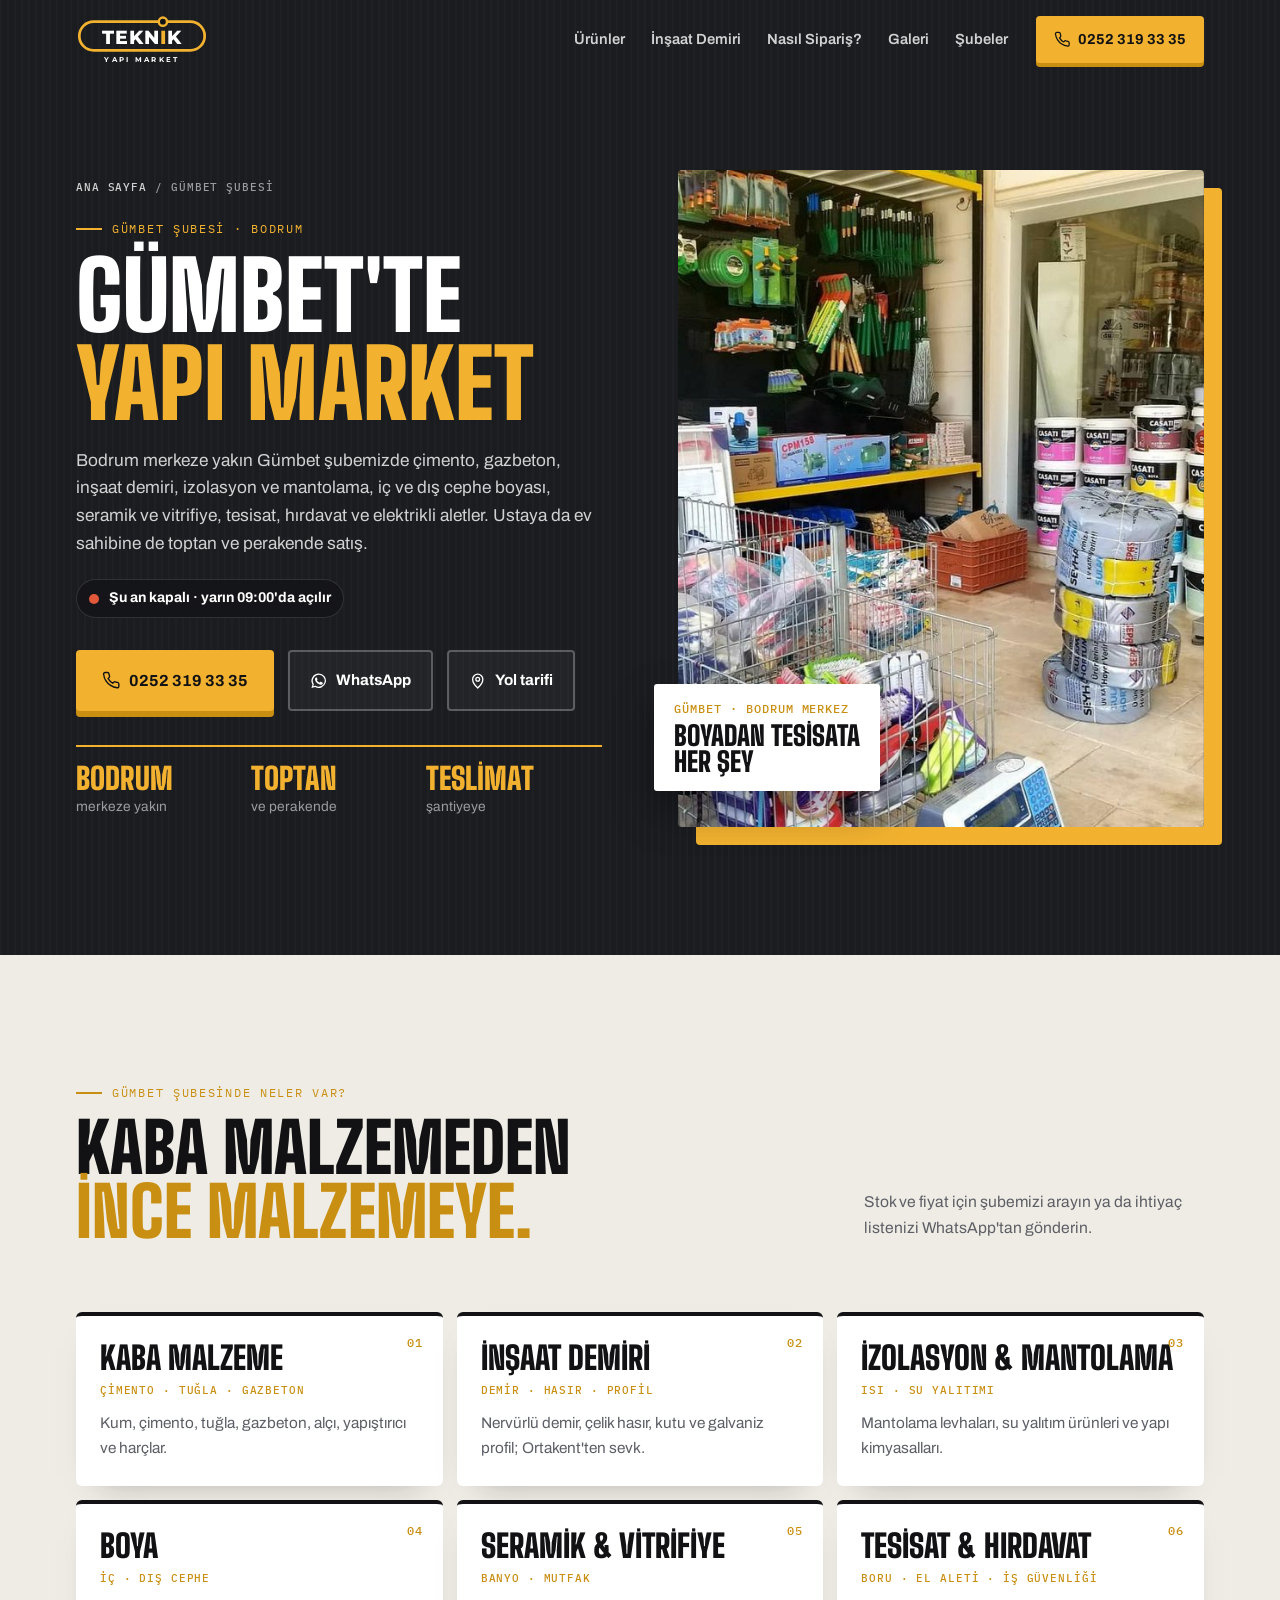
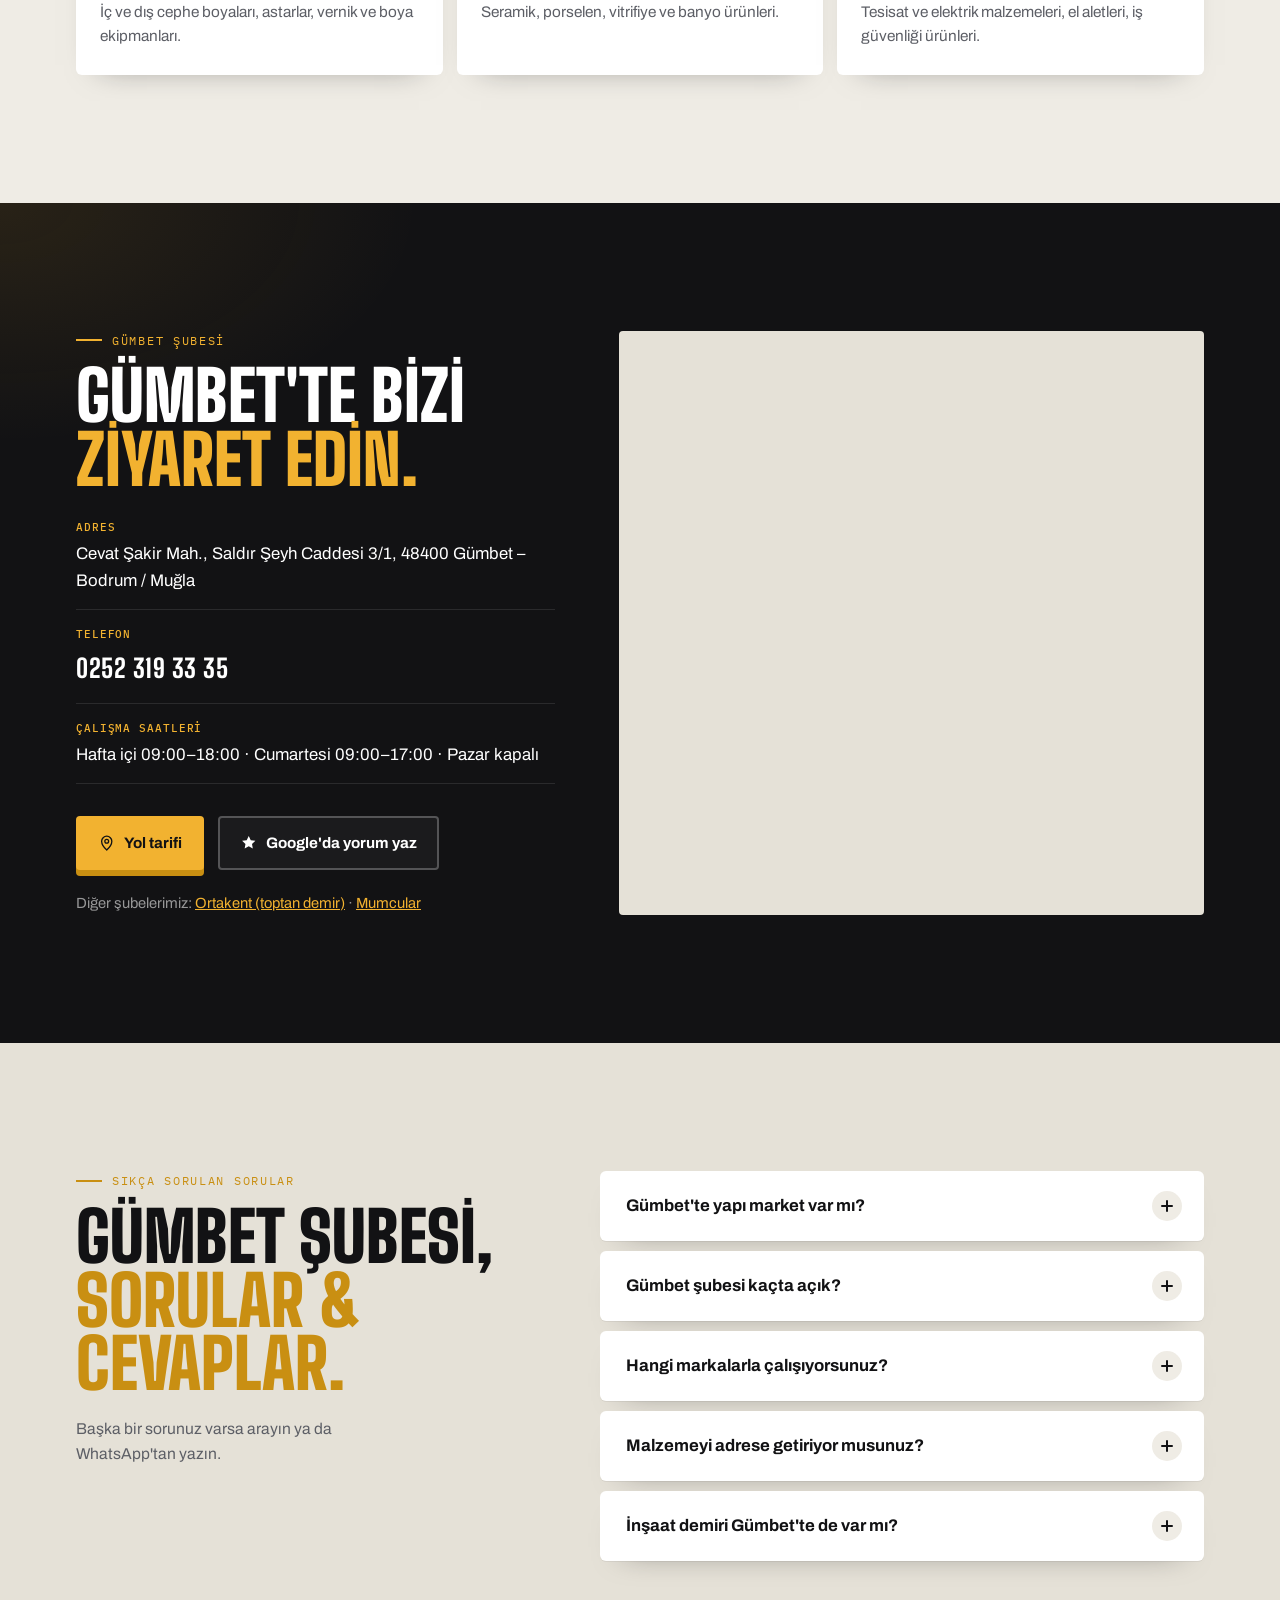
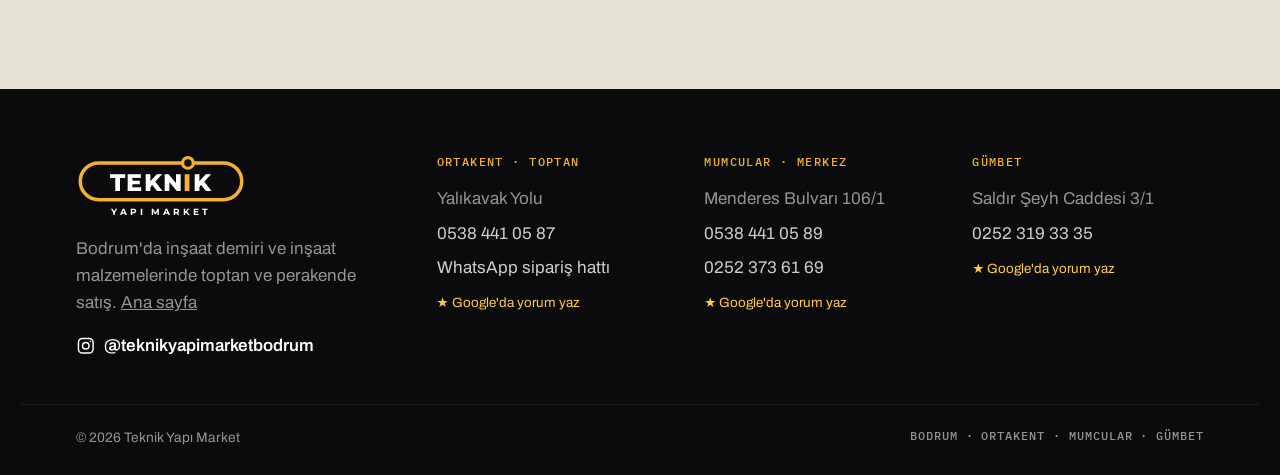
==== gumbet/index.html @ 8bb5edf0 "Mumcular ve Gümbet şube sayfaları, Google yorum linkleri - /mumcular/ ve /gumbet/: şubeye özel başlı" ====
<!doctype html>
<html lang="tr">
<head>
<meta charset="utf-8" />
<meta name="viewport" content="width=device-width, initial-scale=1, viewport-fit=cover" />
<title>Gümbet Yapı Market | Bodrum İnşaat Malzemeleri · Teknik Yapı Market</title>
<meta name="description" content="Bodrum Gümbet'te yapı market: çimento, gazbeton, inşaat demiri, izolasyon, iç ve dış cephe boyası, seramik, tesisat, hırdavat ve elektrikli aletler. Teknik Yapı Market Gümbet şubesi, Saldır Şeyh Caddesi 3/1." />
<link rel="canonical" href="https://dagdelenbatu14-pixel.github.io/teknik-yapi-market/gumbet/" />
<meta name="robots" content="index, follow, max-image-preview:large" />
<meta name="theme-color" content="#121214" />
<meta name="geo.region" content="TR-48" />
<meta name="geo.placename" content="Gümbet, Bodrum, Muğla" />
<meta name="geo.position" content="37.0406455;27.4082924" />
<meta name="ICBM" content="37.0406455, 27.4082924" />
<meta property="og:type" content="website" />
<meta property="og:site_name" content="Teknik Yapı Market" />
<meta property="og:url" content="https://dagdelenbatu14-pixel.github.io/teknik-yapi-market/gumbet/" />
<meta property="og:title" content="Gümbet Yapı Market | Bodrum İnşaat Malzemeleri · Teknik Yapı Market" />
<meta property="og:description" content="Bodrum Gümbet'te yapı market: çimento, gazbeton, inşaat demiri, izolasyon, iç ve dış cephe boyası, seramik, tesisat, hırdavat ve elektrikli aletler. Teknik Yapı Market Gümbet şubesi, Saldır Şeyh Caddesi 3/1." />
<meta property="og:image" content="https://dagdelenbatu14-pixel.github.io/teknik-yapi-market/assets/img/magaza-bahce.jpg" />
<meta property="og:locale" content="tr_TR" />
<meta name="twitter:card" content="summary_large_image" />
<link rel="icon" href="../assets/favicon.svg" type="image/svg+xml" />
<link rel="preconnect" href="https://fonts.googleapis.com" />
<link rel="preconnect" href="https://fonts.gstatic.com" crossorigin />
<link href="https://fonts.googleapis.com/css2?family=Archivo:wght@400;500;600;700&family=Big+Shoulders+Display:wght@700;800;900&family=IBM+Plex+Mono:wght@500&family=Montserrat:wght@700;800&display=swap" rel="stylesheet" />
<link rel="stylesheet" href="../styles.css" />
<script type="application/ld+json">
{
 "@context": "https://schema.org",
 "@graph": [
  {
   "@type": "WebPage",
   "@id": "https://dagdelenbatu14-pixel.github.io/teknik-yapi-market/gumbet/#webpage",
   "url": "https://dagdelenbatu14-pixel.github.io/teknik-yapi-market/gumbet/",
   "name": "Gümbet Yapı Market | Bodrum İnşaat Malzemeleri · Teknik Yapı Market",
   "inLanguage": "tr-TR",
   "isPartOf": {
    "@id": "https://dagdelenbatu14-pixel.github.io/teknik-yapi-market/#website"
   },
   "about": {
    "@id": "https://dagdelenbatu14-pixel.github.io/teknik-yapi-market/#gumbet"
   },
   "breadcrumb": {
    "@id": "https://dagdelenbatu14-pixel.github.io/teknik-yapi-market/gumbet/#breadcrumb"
   }
  },
  {
   "@type": "BreadcrumbList",
   "@id": "https://dagdelenbatu14-pixel.github.io/teknik-yapi-market/gumbet/#breadcrumb",
   "itemListElement": [
    {
     "@type": "ListItem",
     "position": 1,
     "name": "Ana sayfa",
     "item": "https://dagdelenbatu14-pixel.github.io/teknik-yapi-market/"
    },
    {
     "@type": "ListItem",
     "position": 2,
     "name": "Gümbet şubesi",
     "item": "https://dagdelenbatu14-pixel.github.io/teknik-yapi-market/gumbet/"
    }
   ]
  },
  {
   "@type": [
    "HardwareStore",
    "HomeAndConstructionBusiness"
   ],
   "@id": "https://dagdelenbatu14-pixel.github.io/teknik-yapi-market/#gumbet",
   "name": "Teknik Yapı Market Gümbet",
   "description": "Bodrum merkeze yakın Gümbet şubemizde çimento, gazbeton, inşaat demiri, izolasyon ve mantolama, iç ve dış cephe boyası, seramik ve vitrifiye, tesisat, hırdavat ve elektrikli aletler. Ustaya da ev sahibine de toptan ve perakende satış.",
   "url": "https://dagdelenbatu14-pixel.github.io/teknik-yapi-market/gumbet/",
   "image": [
    "https://dagdelenbatu14-pixel.github.io/teknik-yapi-market/assets/img/magaza-bahce.jpg",
    "https://dagdelenbatu14-pixel.github.io/teknik-yapi-market/assets/img/hero.jpg"
   ],
   "logo": "https://dagdelenbatu14-pixel.github.io/teknik-yapi-market/assets/logo-1080.png",
   "telephone": "+902523193335",
   "priceRange": "₺₺",
   "address": {
    "@type": "PostalAddress",
    "streetAddress": "Cevat Şakir Mah., Saldır Şeyh Caddesi 3/1",
    "addressLocality": "Gümbet, Bodrum",
    "addressRegion": "Muğla",
    "postalCode": "48400",
    "addressCountry": "TR"
   },
   "geo": {
    "@type": "GeoCoordinates",
    "latitude": 37.0406455,
    "longitude": 27.4082924
   },
   "hasMap": "https://maps.google.com/?cid=17989831330112938571",
   "openingHoursSpecification": [
    {
     "@type": "OpeningHoursSpecification",
     "dayOfWeek": [
      "Monday",
      "Tuesday",
      "Wednesday",
      "Thursday",
      "Friday"
     ],
     "opens": "09:00",
     "closes": "18:00"
    },
    {
     "@type": "OpeningHoursSpecification",
     "dayOfWeek": "Saturday",
     "opens": "09:00",
     "closes": "17:00"
    }
   ],
   "areaServed": [
    {
     "@type": "City",
     "name": "Bodrum"
    }
   ],
   "parentOrganization": {
    "@id": "https://dagdelenbatu14-pixel.github.io/teknik-yapi-market/#organization"
   },
   "sameAs": [
    "https://www.instagram.com/teknikyapimarketbodrum/",
    "https://www.facebook.com/teknikyapimarket",
    "https://maps.google.com/?cid=17989831330112938571"
   ]
  },
  {
   "@type": "FAQPage",
   "@id": "https://dagdelenbatu14-pixel.github.io/teknik-yapi-market/gumbet/#sss",
   "mainEntity": [
    {
     "@type": "Question",
     "name": "Gümbet'te yapı market var mı?",
     "acceptedAnswer": {
      "@type": "Answer",
      "text": "Evet. Teknik Yapı Market'in Gümbet şubesi Cevat Şakir Mah., Saldır Şeyh Caddesi 3/1 adresindedir. Boya, hırdavat, tesisat, elektrikli aletler, seramik ve kaba inşaat malzemeleri satıyoruz."
     }
    },
    {
     "@type": "Question",
     "name": "Gümbet şubesi kaçta açık?",
     "acceptedAnswer": {
      "@type": "Answer",
      "text": "Hafta içi 09:00–18:00, cumartesi 09:00–17:00 açığız; pazar günü kapalıyız. Telefon: 0252 319 33 35."
     }
    },
    {
     "@type": "Question",
     "name": "Hangi markalarla çalışıyorsunuz?",
     "acceptedAnswer": {
      "@type": "Answer",
      "text": "Bosch, Knauf, Weber, Filli Boya, Polisan, Betek, Fawori, Dalmaçyalı, VitrA, Qua, Ege Seramik ve Bien gibi markaları satıyoruz."
     }
    },
    {
     "@type": "Question",
     "name": "Malzemeyi adrese getiriyor musunuz?",
     "acceptedAnswer": {
      "@type": "Answer",
      "text": "Evet. Toplu siparişlerde nakliye bizden; malzemenizi şantiyenize ya da adresinize teslim ediyoruz. Teslimat için şubemizi arayın."
     }
    },
    {
     "@type": "Question",
     "name": "İnşaat demiri Gümbet'te de var mı?",
     "acceptedAnswer": {
      "@type": "Answer",
      "text": "İnşaat demiri, çelik hasır ve profil siparişlerinizi Gümbet şubemizden de verebilirsiniz; demir stoğumuz Ortakent toptan şubemizdedir ve şantiyenize oradan sevk edilir."
     }
    }
   ]
  }
 ]
}
</script>
</head>
<body class="page-rebar">

<a class="skip" href="#urunler">İçeriğe geç</a>
<div class="progress" aria-hidden="true"><span id="progress"></span></div>

<header class="nav" id="nav">
  <div class="nav__inner">
    <a class="nav__brand" href="../" aria-label="Teknik Yapı Market ana sayfa">
      <svg class="logo" viewBox="0 0 240 92" role="img" aria-label="Teknik Yapı Market"><use href="#logo-mark" /></svg>
    </a>
    <nav class="nav__links" aria-label="Ana menü">
      <a href="../#urunler">Ürünler</a>
      <a href="../insaat-demiri/">İnşaat Demiri</a>
      <a href="../#nasil">Nasıl Sipariş?</a>
      <a href="../#magaza">Galeri</a>
      <a href="../#subeler" class="is-current">Şubeler</a>
    </nav>
    <a class="btn btn--gold nav__cta" href="tel:+902523193335">
      <svg class="ico" aria-hidden="true"><use href="#i-phone" /></svg>
      <span>0252 319 33 35</span>
    </a>
    <button class="nav__toggle" aria-label="Menüyü aç" aria-expanded="false" aria-controls="mobile-menu"><span></span><span></span></button>
  </div>
  <div class="mobile-menu" id="mobile-menu" hidden>
    <a href="../">Ana sayfa</a>
    <a href="#urunler">Ürünler</a>
    <a href="#sube">Gümbet şubesi</a>
    <a href="#sss">Sorular</a>
    <a href="../insaat-demiri/">İnşaat demiri</a>
  </div>
</header>

<main>

<section class="steel pg-hero" id="top">
  <div class="wrap steel__inner">
    <div class="steel__head">
      <nav class="crumbs mono" aria-label="Sayfa yolu"><a href="../">Ana sayfa</a><span aria-hidden="true">/</span><span aria-current="page">Gümbet şubesi</span></nav>
      <p class="eyebrow">Gümbet Şubesi · Bodrum</p>
      <h1 class="h2 pg-hero__title">Gümbet'te<br /><em>yapı market</em></h1>
      <p class="lead">Bodrum merkeze yakın Gümbet şubemizde çimento, gazbeton, inşaat demiri, izolasyon ve mantolama, iç ve dış cephe boyası, seramik ve vitrifiye, tesisat, hırdavat ve elektrikli aletler. Ustaya da ev sahibine de toptan ve perakende satış.</p>
      <p class="pg-hero__status"><span class="status" id="status"><i></i><b>Saat kontrol ediliyor</b></span></p>
      <div class="steel__actions">
        <a class="btn btn--gold btn--lg" href="tel:+902523193335">
          <svg class="ico" aria-hidden="true"><use href="#i-phone" /></svg>
          0252 319 33 35
        </a>
        <a class="btn btn--line" href="https://wa.me/905384410587?text=Merhaba%2C%20G%C3%BCmbet%20%C5%9Fubeniz%20i%C3%A7in%20fiyat%20almak%20istiyorum." target="_blank" rel="noopener">
          <svg class="ico" aria-hidden="true"><use href="#i-wa" /></svg>
          WhatsApp
        </a>
        <a class="btn btn--line" href="https://www.google.com/maps/dir/?api=1&amp;destination=37.0406455,27.4082924" target="_blank" rel="noopener">
          <svg class="ico" aria-hidden="true"><use href="#i-pin" /></svg>
          Yol tarifi
        </a>
      </div>
      <ul class="pg-facts">
        <li><b>Bodrum</b><span>merkeze yakın</span></li>
        <li><b>Toptan</b><span>ve perakende</span></li>
        <li><b>Teslimat</b><span>şantiyeye</span></li>
      </ul>
    </div>

    <figure class="steel__photo">
      <div class="steel__frame"><img src="../assets/img/magaza-bahce.jpg" alt="Teknik Yapı Market mağazasında boya ve bahçe reyonu" width="900" height="900" data-parallax /></div>
      <figcaption class="steel__tag">
        <span class="mono">Gümbet · Bodrum merkez</span>
        <strong>Boyadan tesisata<br />her şey</strong>
      </figcaption>
    </figure>
  </div>
</section>

<section class="pg-products" id="urunler">
  <div class="wrap">
    <div class="sec-head sec-head--split">
      <div>
        <p class="eyebrow eyebrow--dark">Gümbet şubesinde neler var?</p>
        <h2 class="h2 h2--dark">Kaba malzemeden<br /><em>ince malzemeye.</em></h2>
      </div>
      <p class="sec-sub">Stok ve fiyat için şubemizi arayın ya da ihtiyaç listenizi WhatsApp'tan gönderin.</p>
    </div>
    <ol class="pg-grid">
      <li class="pg-item">
        <span class="pg-item__no mono">01</span>
        <h3>Kaba malzeme</h3>
        <span class="pg-item__tag mono">Çimento · tuğla · gazbeton</span>
        <p>Kum, çimento, tuğla, gazbeton, alçı, yapıştırıcı ve harçlar.</p>
      </li>
      <li class="pg-item">
        <span class="pg-item__no mono">02</span>
        <h3>İnşaat demiri</h3>
        <span class="pg-item__tag mono">Demir · hasır · profil</span>
        <p>Nervürlü demir, çelik hasır, kutu ve galvaniz profil; Ortakent'ten sevk.</p>
      </li>
      <li class="pg-item">
        <span class="pg-item__no mono">03</span>
        <h3>İzolasyon & mantolama</h3>
        <span class="pg-item__tag mono">Isı · su yalıtımı</span>
        <p>Mantolama levhaları, su yalıtım ürünleri ve yapı kimyasalları.</p>
      </li>
      <li class="pg-item">
        <span class="pg-item__no mono">04</span>
        <h3>Boya</h3>
        <span class="pg-item__tag mono">İç · dış cephe</span>
        <p>İç ve dış cephe boyaları, astarlar, vernik ve boya ekipmanları.</p>
      </li>
      <li class="pg-item">
        <span class="pg-item__no mono">05</span>
        <h3>Seramik & vitrifiye</h3>
        <span class="pg-item__tag mono">Banyo · mutfak</span>
        <p>Seramik, porselen, vitrifiye ve banyo ürünleri.</p>
      </li>
      <li class="pg-item">
        <span class="pg-item__no mono">06</span>
        <h3>Tesisat & hırdavat</h3>
        <span class="pg-item__tag mono">Boru · el aleti · iş güvenliği</span>
        <p>Tesisat ve elektrik malzemeleri, el aletleri, iş güvenliği ürünleri.</p>
      </li>
    </ol>
  </div>
</section>

<section class="pg-loc" id="sube">
  <div class="wrap pg-loc__inner">
    <div class="pg-loc__info">
      <p class="eyebrow">Gümbet şubesi</p>
      <h2 class="h2">Gümbet'te bizi<br /><em>ziyaret edin.</em></h2>
      <dl class="pg-loc__list">
        <div><dt class="mono">Adres</dt><dd>Cevat Şakir Mah., Saldır Şeyh Caddesi 3/1, 48400 Gümbet – Bodrum / Muğla</dd></div>
        <div><dt class="mono">Telefon</dt><dd><a href="tel:+902523193335">0252 319 33 35</a></dd></div>
        <div><dt class="mono">Çalışma saatleri</dt><dd>Hafta içi 09:00–18:00 · Cumartesi 09:00–17:00 · Pazar kapalı</dd></div>
      </dl>
      <div class="steel__actions">
        <a class="btn btn--gold" href="https://www.google.com/maps/dir/?api=1&amp;destination=37.0406455,27.4082924" target="_blank" rel="noopener"><svg class="ico" aria-hidden="true"><use href="#i-pin" /></svg>Yol tarifi</a>
        <a class="btn btn--line" href="https://g.page/r/CUsik9BHuKj5EBM/review" target="_blank" rel="noopener"><svg class="ico" aria-hidden="true"><use href="#i-star" /></svg>Google'da yorum yaz</a>
      </div>
      <p class="pg-loc__more">Diğer şubelerimiz: <a href="../insaat-demiri/">Ortakent (toptan demir)</a> · <a href="../mumcular/">Mumcular</a></p>
    </div>
    <div class="map pg-loc__map">
      <iframe title="Teknik Yapı Market Gümbet konumu" loading="lazy" referrerpolicy="no-referrer-when-downgrade"
        src="https://www.google.com/maps?q=37.0406455,27.4082924&amp;z=16&amp;output=embed"></iframe>
    </div>
  </div>
</section>

<section class="faq" id="sss">
  <div class="wrap faq__inner">
    <div class="faq__head">
      <p class="eyebrow eyebrow--dark">Sıkça sorulan sorular</p>
      <h2 class="h2 h2--dark">Gümbet şubesi,<br /><em>sorular &amp; cevaplar.</em></h2>
      <p class="sec-sub">Başka bir sorunuz varsa arayın ya da WhatsApp'tan yazın.</p>
    </div>
    <div class="faq__list">
      <details class="faq__item">
        <summary><span>Gümbet'te yapı market var mı?</span><i aria-hidden="true"></i></summary>
        <p>Evet. Teknik Yapı Market'in Gümbet şubesi Cevat Şakir Mah., Saldır Şeyh Caddesi 3/1 adresindedir. Boya, hırdavat, tesisat, elektrikli aletler, seramik ve kaba inşaat malzemeleri satıyoruz.</p>
      </details>
      <details class="faq__item">
        <summary><span>Gümbet şubesi kaçta açık?</span><i aria-hidden="true"></i></summary>
        <p>Hafta içi 09:00–18:00, cumartesi 09:00–17:00 açığız; pazar günü kapalıyız. Telefon: 0252 319 33 35.</p>
      </details>
      <details class="faq__item">
        <summary><span>Hangi markalarla çalışıyorsunuz?</span><i aria-hidden="true"></i></summary>
        <p>Bosch, Knauf, Weber, Filli Boya, Polisan, Betek, Fawori, Dalmaçyalı, VitrA, Qua, Ege Seramik ve Bien gibi markaları satıyoruz.</p>
      </details>
      <details class="faq__item">
        <summary><span>Malzemeyi adrese getiriyor musunuz?</span><i aria-hidden="true"></i></summary>
        <p>Evet. Toplu siparişlerde nakliye bizden; malzemenizi şantiyenize ya da adresinize teslim ediyoruz. Teslimat için şubemizi arayın.</p>
      </details>
      <details class="faq__item">
        <summary><span>İnşaat demiri Gümbet'te de var mı?</span><i aria-hidden="true"></i></summary>
        <p>İnşaat demiri, çelik hasır ve profil siparişlerinizi Gümbet şubemizden de verebilirsiniz; demir stoğumuz Ortakent toptan şubemizdedir ve şantiyenize oradan sevk edilir.</p>
      </details>
    </div>
  </div>
</section>

</main>

<footer class="foot">
  <div class="wrap foot__inner">
    <div class="foot__brand">
      <svg class="logo logo--foot" viewBox="0 0 240 92" role="img" aria-label="Teknik Yapı Market"><use href="#logo-mark" /></svg>
      <p>Bodrum'da inşaat demiri ve inşaat malzemelerinde toptan ve perakende satış. <a href="../">Ana sayfa</a></p>
      <a class="foot__ig" href="https://www.instagram.com/teknikyapimarketbodrum/" target="_blank" rel="noopener">
        <svg class="ico" aria-hidden="true"><use href="#i-ig" /></svg>@teknikyapimarketbodrum
      </a>
    </div>
    <div class="foot__col">
      <h4><a href="../insaat-demiri/">Ortakent · Toptan</a></h4>
      <span>Yalıkavak Yolu</span>
      <a href="tel:+905384410587">0538 441 05 87</a>
      <a href="https://wa.me/905384410587" target="_blank" rel="noopener">WhatsApp sipariş hattı</a>
      <a class="foot__rev" href="https://g.page/r/CdQ6CA5TfgjiEBM/review" target="_blank" rel="noopener">★ Google'da yorum yaz</a>
    </div>
    <div class="foot__col">
      <h4><a href="../mumcular/">Mumcular · Merkez</a></h4>
      <span>Menderes Bulvarı 106/1</span>
      <a href="tel:+905384410589">0538 441 05 89</a>
      <a href="tel:+902523736169">0252 373 61 69</a>
      <a class="foot__rev" href="https://g.page/r/Ce0sg-VNweoPEBM/review" target="_blank" rel="noopener">★ Google'da yorum yaz</a>
    </div>
    <div class="foot__col">
      <h4><a href="../gumbet/">Gümbet</a></h4>
      <span>Saldır Şeyh Caddesi 3/1</span>
      <a href="tel:+902523193335">0252 319 33 35</a>
      <a class="foot__rev" href="https://g.page/r/CUsik9BHuKj5EBM/review" target="_blank" rel="noopener">★ Google'da yorum yaz</a>
    </div>
  </div>
  <div class="wrap foot__legal">
    <span>© <span id="yr"></span> Teknik Yapı Market</span>
    <span class="mono">Bodrum · Ortakent · Mumcular · Gümbet</span>
  </div>
</footer>

<nav class="actionbar" aria-label="Hızlı işlemler">
  <a href="tel:+902523193335"><svg class="ico" aria-hidden="true"><use href="#i-phone" /></svg><span>Ara</span></a>
  <a class="actionbar__wa" href="https://wa.me/905384410587?text=Merhaba%2C%20G%C3%BCmbet%20%C5%9Fubeniz%20i%C3%A7in%20fiyat%20almak%20istiyorum." target="_blank" rel="noopener"><svg class="ico" aria-hidden="true"><use href="#i-wa" /></svg><span>WhatsApp</span></a>
  <a href="https://www.google.com/maps/dir/?api=1&amp;destination=37.0406455,27.4082924" target="_blank" rel="noopener"><svg class="ico" aria-hidden="true"><use href="#i-pin" /></svg><span>Yol tarifi</span></a>
</nav>

<svg width="0" height="0" style="position:absolute" aria-hidden="true">
  <defs>
    <symbol id="logo-mark" viewBox="0 0 240 92">
      <rect x="6" y="14" width="228" height="52" rx="26" fill="none" stroke="#F2B230" stroke-width="5" />
      <text x="120" y="54" text-anchor="middle" font-family="Montserrat, Archivo, sans-serif" font-weight="800" font-size="34" letter-spacing="2" fill="#fff">TEKN<tspan fill="#F2B230">I</tspan>K</text>
      <circle cx="158" cy="14" r="7.5" fill="#121214" stroke="#F2B230" stroke-width="4.5" />
      <text x="120" y="88" text-anchor="middle" font-family="Montserrat, Archivo, sans-serif" font-weight="700" font-size="13" letter-spacing="4.2" fill="#fff">YAPI MARKET</text>
    </symbol>
    <symbol id="i-wa" viewBox="0 0 24 24"><path fill="currentColor" d="M12 2a10 10 0 0 0-8.6 15.1L2 22l5-1.3A10 10 0 1 0 12 2Zm0 18.2a8.2 8.2 0 0 1-4.2-1.2l-.3-.2-3 .8.8-2.9-.2-.3A8.2 8.2 0 1 1 12 20.2Zm4.5-6.1c-.2-.1-1.5-.7-1.7-.8s-.4-.1-.6.1-.7.8-.8 1-.3.2-.5.1a6.7 6.7 0 0 1-3.3-2.9c-.3-.4.2-.4.7-1.4a.5.5 0 0 0 0-.4l-.8-1.8c-.2-.5-.4-.4-.6-.4h-.5a1 1 0 0 0-.7.3 3 3 0 0 0-.9 2.2 5.2 5.2 0 0 0 1.1 2.8 11.9 11.9 0 0 0 4.6 4c1.7.7 2.3.8 3.2.7a2.7 2.7 0 0 0 1.8-1.3 2.2 2.2 0 0 0 .2-1.3c-.1-.1-.2-.2-.5-.3Z"/></symbol>
    <symbol id="i-phone" viewBox="0 0 24 24"><path fill="none" stroke="currentColor" stroke-width="1.8" stroke-linecap="round" stroke-linejoin="round" d="M22 16.9v3a2 2 0 0 1-2.2 2 19.8 19.8 0 0 1-8.6-3.1 19.5 19.5 0 0 1-6-6A19.8 19.8 0 0 1 2.1 4.2 2 2 0 0 1 4.1 2h3a2 2 0 0 1 2 1.7c.1 1 .4 1.9.7 2.8a2 2 0 0 1-.5 2.1L8 9.9a16 16 0 0 0 6 6l1.3-1.3a2 2 0 0 1 2.1-.4c.9.3 1.8.6 2.8.7a2 2 0 0 1 1.7 2Z"/></symbol>
    <symbol id="i-clock" viewBox="0 0 24 24"><g fill="none" stroke="currentColor" stroke-width="1.8" stroke-linecap="round"><circle cx="12" cy="12" r="9"/><path d="M12 7v5l3 2"/></g></symbol>
    <symbol id="i-pin" viewBox="0 0 24 24"><g fill="none" stroke="currentColor" stroke-width="1.8" stroke-linecap="round" stroke-linejoin="round"><path d="M12 22s7-6.2 7-12a7 7 0 1 0-14 0c0 5.8 7 12 7 12Z"/><circle cx="12" cy="10" r="2.6"/></g></symbol>
    <symbol id="i-ig" viewBox="0 0 24 24"><g fill="none" stroke="currentColor" stroke-width="1.8"><rect x="3" y="3" width="18" height="18" rx="5"/><circle cx="12" cy="12" r="4"/><circle cx="17.5" cy="6.5" r=".9" fill="currentColor" stroke="none"/></g></symbol>
    <symbol id="i-star" viewBox="0 0 24 24"><path fill="currentColor" d="m12 2.8 2.8 5.7 6.3.9-4.6 4.4 1.1 6.2L12 17l-5.6 3 1.1-6.2L2.9 9.4l6.3-.9L12 2.8Z"/></symbol>
  </defs>
</svg>

<script src="../script.js" defer></script>
</body>
</html>
---- styles.css ----
/* ─────────────────────────────────────────────
   TEKNİK YAPI MARKET · Bodrum
   Site-signage industrial: charcoal, brand gold, steel, concrete
   ───────────────────────────────────────────── */

:root {
  --ink: #121214;
  --ink-2: #1b1c20;
  --steel: #2a2c32;
  --paper: #efece5;
  --paper-2: #e5e1d7;
  --white: #ffffff;
  --gold: #f2b230;
  --gold-2: #ffcc4d;
  --gold-deep: #c98f12;
  --navy: #1f3a6b;
  --wa: #25d366;

  --text-light: rgba(255,255,255,.8);
  --text-dim: rgba(255,255,255,.56);
  --text-dark: #23242a;
  --text-dark-dim: #5d5f66;

  --f-display: "Big Shoulders Display", "Archivo", sans-serif;
  --f-body: "Archivo", system-ui, sans-serif;
  --f-mono: "IBM Plex Mono", ui-monospace, monospace;

  --wrap: 1240px;
  --pad: clamp(20px, 4.5vw, 56px);
  --r: 4px;
  --ease: cubic-bezier(.16,.84,.3,1);
  --ease-io: cubic-bezier(.65,0,.35,1);
}

* { box-sizing: border-box; }
html { scroll-behavior: smooth; scroll-padding-top: 84px; -webkit-text-size-adjust: 100%; }
body { margin: 0; font-family: var(--f-body); font-size: 17px; line-height: 1.6; color: var(--text-light); background: var(--ink); -webkit-font-smoothing: antialiased; overflow-x: hidden; }
img, svg { display: block; }
img { max-width: 100%; }
a { color: inherit; }
button { font: inherit; }
::selection { background: var(--gold); color: var(--ink); }
:focus-visible { outline: 3px solid var(--gold); outline-offset: 3px; }

.skip { position: absolute; left: -999px; top: 8px; z-index: 100; background: var(--gold); color: var(--ink); padding: 8px 14px; font-weight: 700; }
.skip:focus { left: 12px; }
.wrap { max-width: var(--wrap); margin: 0 auto; padding: 0 var(--pad); }
.mono { font-family: var(--f-mono); font-weight: 500; letter-spacing: .08em; text-transform: uppercase; font-size: .74rem; }
.ico { width: 1.15em; height: 1.15em; flex: 0 0 auto; }

/* scroll progress */
.progress { position: fixed; inset: 0 0 auto 0; height: 3px; z-index: 60; pointer-events: none; }
.progress span { display: block; height: 100%; width: 100%; background: var(--gold); transform-origin: 0 50%; transform: scaleX(0); }

/* ───────── BUTTONS ───────── */
.btn { display: inline-flex; align-items: center; justify-content: center; gap: .55em; font-weight: 700; font-size: .95rem; padding: 13px 20px; border-radius: var(--r); text-decoration: none; cursor: pointer; border: 2px solid transparent; transition: transform .2s var(--ease), background .2s, color .2s, border-color .2s, box-shadow .2s; white-space: nowrap; }
.btn--lg { padding: 16px 24px; font-size: 1rem; }
.btn--block { width: 100%; }
.btn--gold { background: var(--gold); color: var(--ink); box-shadow: 0 6px 0 var(--gold-deep); }
.btn--gold:hover { background: var(--gold-2); transform: translateY(-2px); box-shadow: 0 8px 0 var(--gold-deep); }
.btn--gold:active { transform: translateY(3px); box-shadow: 0 2px 0 var(--gold-deep); }
.btn--ghost { color: var(--white); border-color: rgba(255,255,255,.4); background: rgba(18,18,20,.25); -webkit-backdrop-filter: blur(4px); backdrop-filter: blur(4px); }
.btn--ghost:hover { border-color: var(--gold); color: var(--gold); }
.btn--line { color: var(--white); border-color: rgba(255,255,255,.25); background: rgba(255,255,255,.04); }
.btn--line:hover { border-color: var(--gold); color: var(--gold); }
.btn--dark { background: var(--ink); color: var(--white); }
.btn--dark:hover { background: var(--steel); transform: translateY(-2px); }

/* ───────── NAV ───────── */
.nav { position: fixed; inset: 0 0 auto 0; z-index: 50; transition: background .35s, box-shadow .35s; }
.nav.is-scrolled { background: rgba(18,18,20,.9); -webkit-backdrop-filter: blur(12px); backdrop-filter: blur(12px); box-shadow: 0 1px 0 rgba(255,255,255,.07); }
.nav__inner { max-width: var(--wrap); margin: 0 auto; padding: 14px var(--pad); display: flex; align-items: center; gap: 28px; }
.logo { width: 132px; height: auto; }
.nav__links { display: flex; gap: 26px; margin-left: auto; }
.nav__links a { text-decoration: none; font-weight: 600; font-size: .92rem; color: var(--text-light); position: relative; padding: 6px 0; }
.nav__links a::after { content: ""; position: absolute; left: 0; right: 100%; bottom: 0; height: 2px; background: var(--gold); transition: right .3s var(--ease); }
.nav__links a:hover, .nav__links a.is-current { color: var(--white); }
.nav__links a:hover::after, .nav__links a.is-current::after { right: 0; }
.nav__cta { padding: 10px 16px; font-size: .9rem; box-shadow: 0 4px 0 var(--gold-deep); }
.nav__toggle { display: none; margin-left: auto; width: 44px; height: 44px; background: rgba(18,18,20,.4); border: 1px solid rgba(255,255,255,.2); border-radius: var(--r); cursor: pointer; position: relative; }
.nav__toggle span { position: absolute; left: 11px; right: 11px; height: 2px; background: var(--white); transition: transform .3s var(--ease), top .3s var(--ease); }
.nav__toggle span:first-child { top: 16px; }
.nav__toggle span:last-child { top: 25px; }
.nav__toggle[aria-expanded="true"] span:first-child { top: 21px; transform: rotate(45deg); }
.nav__toggle[aria-expanded="true"] span:last-child { top: 21px; transform: rotate(-45deg); }
.mobile-menu { background: var(--ink); border-top: 1px solid rgba(255,255,255,.08); padding: 8px var(--pad) 18px; }
.mobile-menu:not([hidden]) a { animation: menuIn .45s var(--ease) both; }
.mobile-menu a:nth-child(2) { animation-delay: .04s; } .mobile-menu a:nth-child(3) { animation-delay: .08s; } .mobile-menu a:nth-child(4) { animation-delay: .12s; } .mobile-menu a:nth-child(5) { animation-delay: .16s; }
.mobile-menu a { display: block; padding: 14px 0; text-decoration: none; font-family: var(--f-display); font-weight: 800; font-size: 1.7rem; text-transform: uppercase; color: var(--white); border-bottom: 1px solid rgba(255,255,255,.07); }
@keyframes menuIn { from { opacity: 0; transform: translateX(-14px); } }

/* ───────── HERO ───────── */
.hero { position: relative; overflow: hidden; padding: 112px 0 64px; background: var(--ink); isolation: isolate; }
.hero__media { position: absolute; inset: 0; z-index: -3; }
.hero__media img { width: 100%; height: 100%; object-fit: cover; object-position: 55% 45%; transform: scale(1.12); animation: kenburns 18s var(--ease) forwards; filter: saturate(.85) contrast(1.05); }
@keyframes kenburns { to { transform: scale(1.0); } }
.hero__shade { position: absolute; inset: 0; z-index: -2;
  background:
    linear-gradient(90deg, rgba(18,18,20,.96) 0%, rgba(18,18,20,.86) 38%, rgba(18,18,20,.55) 70%, rgba(18,18,20,.72) 100%),
    linear-gradient(180deg, rgba(18,18,20,.35) 0%, transparent 30%, rgba(18,18,20,.95) 100%); }
.hero__grid { position: absolute; inset: 0; z-index: -1; pointer-events: none; opacity: .5;
  background-image: linear-gradient(rgba(255,255,255,.04) 1px, transparent 1px), linear-gradient(90deg, rgba(255,255,255,.04) 1px, transparent 1px);
  background-size: 48px 48px; mask-image: linear-gradient(90deg, #000 0%, transparent 60%); }


/* Title lockup: brushed-steel TEKNİK (gold ring on the İ, as in the logo) + gold YAPI MARKET, extruded, with a light sweep */
.hero__title { position: relative; margin: 0; font-family: var(--f-display); font-weight: 900; text-transform: uppercase; font-size: clamp(2.7rem, 7.2vw, 6.4rem); line-height: .86; letter-spacing: .01em; color: var(--white); }
.hero__title::before { content: ""; position: absolute; z-index: -1; left: -8%; top: -30%; width: 70%; height: 160%; background: radial-gradient(closest-side, rgba(242,178,48,.20), rgba(242,178,48,.06) 55%, transparent); filter: blur(10px); pointer-events: none; opacity: 0; animation: fadeIn 1.6s .3s var(--ease) forwards; }
.hero__title .mask { display: inline-block; margin-right: .08em; vertical-align: top; }
.hero__title .line { display: block; animation: titleIn 1.1s var(--ease) both; }
@keyframes titleIn { from { transform: translateY(.45em); clip-path: inset(100% -25% 0 -25%); } to { transform: none; clip-path: inset(-140% -25% -70% -25%); } }
.line--steel, .line--gold { -webkit-background-clip: text; background-clip: text; -webkit-text-fill-color: transparent; background-size: 260% 100%, 100% 100%; background-repeat: no-repeat; background-position: 160% 0, 0 0; }
.hero__title .line--steel {
  background-image: linear-gradient(105deg, transparent 42%, rgba(255,255,255,.95) 50%, transparent 58%),
                    linear-gradient(180deg, #ffffff 0%, #f1f2f5 34%, #b9bec8 50%, #8d939e 56%, #e9ebef 74%, #ffffff 100%);
  filter: drop-shadow(0 1px 0 #6d717b) drop-shadow(0 2px 0 #50535b) drop-shadow(0 3px 0 #383a40) drop-shadow(0 .14em .16em rgba(0,0,0,.55));
  animation: titleIn 1.1s var(--ease) both, shine 7s 1.4s var(--ease-io) infinite;
}
.hero__title .line--gold {
  background-image: linear-gradient(105deg, transparent 42%, rgba(255,250,225,.95) 50%, transparent 58%),
                    linear-gradient(180deg, #fff3c4 0%, #ffd767 26%, #f2b230 48%, #c98f12 58%, #e9a826 72%, #ffdf86 100%);
  filter: drop-shadow(0 1px 0 #a87708) drop-shadow(0 2px 0 #855d05) drop-shadow(0 3px 0 #5e4103) drop-shadow(0 .14em .16em rgba(0,0,0,.6));
  animation: titleIn 1.1s .14s var(--ease) both, shine 7s 1.7s var(--ease-io) infinite;
}
@keyframes shine { 0% { background-position: 160% 0, 0 0; } 38%, 100% { background-position: -60% 0, 0 0; } }
@keyframes fadeIn { to { opacity: 1; } }
.ring-i { position: relative; display: inline-block;
  background: linear-gradient(180deg, #fff3c4 0%, #ffd767 26%, #f2b230 48%, #c98f12 58%, #e9a826 72%, #ffdf86 100%);
  -webkit-background-clip: text; background-clip: text; -webkit-text-fill-color: transparent; }
.ring-i i { position: absolute; left: 50%; top: -.33em; width: .27em; height: .27em; border: .055em solid var(--gold); border-radius: 50%; transform: translateX(-50%) scale(0); box-shadow: 0 0 18px rgba(242,178,48,.55); animation: ringPop .7s 1s cubic-bezier(.34,1.56,.64,1) forwards; }
@keyframes ringPop { to { transform: translateX(-50%) scale(1); } }

.hero__kicker { display: flex; align-items: center; gap: 14px; max-width: 760px; margin: 16px 0 0; color: var(--text-light); opacity: 0; animation: fadeUp .9s .55s var(--ease) forwards; }
.hero__kicker .mono { font-size: .78rem; letter-spacing: .16em; white-space: nowrap; }
.hero__kicker::after { content: ""; flex: 1; height: 1px; background: linear-gradient(90deg, rgba(242,178,48,.7), transparent); }
.hz { flex: 0 0 auto; width: 44px; height: 10px; border-radius: 1px; background: repeating-linear-gradient(-45deg, var(--gold) 0 6px, var(--ink) 6px 12px); box-shadow: 0 0 0 1px rgba(242,178,48,.5); }
@keyframes lineUp { to { transform: none; } }
@keyframes fadeUp { from { opacity: 0; transform: translateY(18px); } to { opacity: 1; transform: none; } }




.hero__inner { max-width: var(--wrap); margin: 0 auto; padding: 0 var(--pad); }

/* hero blocks: Şubelerimiz + Kullandığımız markalar */
.hero__block { margin-top: 34px; opacity: 0; animation: fadeUp .9s var(--ease) forwards; }
.hero__block--branches { animation-delay: .45s; }
.hero__block--brands { margin-top: 44px; animation-delay: .7s; }
.hero__head { display: flex; flex-wrap: wrap; align-items: center; justify-content: space-between; gap: 10px 20px; padding-top: 18px; margin-bottom: 18px; border-top: 1px solid rgba(255,255,255,.14); }
.hero__h { margin: 0; display: flex; align-items: center; gap: 12px; font-family: var(--f-display); font-weight: 800; text-transform: uppercase; font-size: clamp(1.6rem, 2.6vw, 2.2rem); line-height: 1; color: var(--white); }
.hero__h::before { content: ""; width: 11px; height: 11px; background: var(--gold); transform: rotate(45deg); }

.status { display: inline-flex; align-items: center; gap: 10px; padding: 7px 12px; border-radius: 999px; background: rgba(18,18,20,.6); border: 1px solid rgba(255,255,255,.12); font-size: .88rem; font-weight: 700; color: var(--white); -webkit-backdrop-filter: blur(6px); backdrop-filter: blur(6px); }
.status i { width: 10px; height: 10px; border-radius: 50%; background: var(--text-dim); }
.status.is-open i { background: var(--wa); box-shadow: 0 0 0 4px rgba(37,211,102,.22); animation: pulseGreen 2.2s infinite; }
.status.is-closed i { background: #e2583b; }
@keyframes pulseGreen { 50% { box-shadow: 0 0 0 8px rgba(37,211,102,0); } }

.hb-list { list-style: none; margin: 0; padding: 0; display: grid; grid-template-columns: repeat(3, 1fr); gap: 14px; }
.hb { position: relative; display: flex; flex-direction: column; align-items: flex-start; gap: 6px; padding: 22px 22px 20px; background: rgba(18,18,20,.7); border: 1px solid rgba(255,255,255,.12); border-radius: 6px; -webkit-backdrop-filter: blur(12px); backdrop-filter: blur(12px); overflow: hidden; transition: border-color .3s, transform .45s var(--ease); }
.hb::before { content: ""; position: absolute; left: 0; right: 0; top: 0; height: 3px; background: var(--gold); transform: scaleX(0); transform-origin: 0 50%; transition: transform .5s var(--ease); }
.hb:hover { border-color: rgba(242,178,48,.5); transform: translateY(-3px); }
.hb:hover::before, .hb--steel::before { transform: none; }
.hb--steel { border-color: rgba(242,178,48,.4); }
.hb__kind { color: var(--gold); font-size: .7rem; }
.hb__name { font-family: var(--f-display); font-weight: 900; font-size: 2.4rem; line-height: .95; text-transform: uppercase; color: var(--white); }
.hb__addr { font-size: .9rem; line-height: 1.4; color: var(--text-dim); margin-bottom: 8px; }
.hb__tel { margin-top: auto; display: inline-flex; align-items: center; gap: 10px; text-decoration: none; font-family: var(--f-display); font-weight: 800; font-size: 1.55rem; letter-spacing: .02em; color: var(--white); }
.hb__tel .ico { width: 36px; height: 36px; padding: 9px; border-radius: 50%; background: rgba(255,255,255,.08); color: var(--gold); transition: background .2s, color .2s, transform .3s var(--ease); }
.hb__tel:hover .ico { background: var(--gold); color: var(--ink); transform: rotate(-8deg) scale(1.05); }
.hb__tel.is-wa .ico { color: var(--wa); }
.hb__tel.is-wa:hover .ico { background: var(--wa); color: #fff; }
.hb__map { display: inline-flex; align-items: center; gap: 6px; padding: 4px 0; text-decoration: none; font-size: .85rem; font-weight: 600; color: var(--gold); }
.hb__map .ico { width: 15px; height: 15px; }
.hb__map:hover { color: var(--gold-2); text-decoration: underline; text-underline-offset: 3px; }
.hero__hours { display: inline-flex; align-items: center; gap: 8px; margin: 16px 0 0; color: var(--text-dim); font-size: .72rem; }
.hero__hours .ico { width: 14px; height: 14px; color: var(--gold); }

/* live FX ticker — hero top right, stock-board style */
.hero__top { display: grid; grid-template-columns: minmax(0, 1fr) 300px; align-items: center; gap: 24px 48px; }
.hero__brand { min-width: 0; }
.ticker { position: relative; padding: 14px 16px 12px; background: rgba(14,14,16,.72); border: 1px solid rgba(255,255,255,.12); border-radius: 6px; -webkit-backdrop-filter: blur(12px); backdrop-filter: blur(12px); box-shadow: 0 24px 50px -30px rgba(0,0,0,.9); opacity: 0; animation: fadeUp .9s .35s var(--ease) forwards; }
.ticker::before { content: ""; position: absolute; left: 16px; right: 16px; top: -1px; height: 2px; background: linear-gradient(90deg, var(--gold), transparent); }
.ticker__head { display: flex; align-items: center; justify-content: space-between; padding-bottom: 10px; margin-bottom: 4px; border-bottom: 1px solid rgba(255,255,255,.08); font-family: var(--f-mono); font-size: .64rem; letter-spacing: .14em; text-transform: uppercase; color: var(--text-dim); }
.ticker__live { display: inline-flex; align-items: center; gap: 8px; color: var(--text-light); }
.ticker__live i { width: 7px; height: 7px; border-radius: 50%; background: var(--text-dim); }
.ticker.is-live .ticker__live i { background: var(--wa); box-shadow: 0 0 0 3px rgba(37,211,102,.2); animation: pulseGreen 2.2s infinite; }
.ticker__time { font-variant-numeric: tabular-nums; letter-spacing: .06em; }
.ticker__list { list-style: none; margin: 0; padding: 0; }
.tk { display: grid; grid-template-columns: 64px 1fr auto; grid-template-rows: auto auto; column-gap: 12px; align-items: center; padding: 9px 0; border-bottom: 1px dashed rgba(255,255,255,.08); }
.tk:last-child { border-bottom: 0; }
.tk__pair { grid-row: 1 / span 2; font-family: var(--f-mono); font-size: .7rem; color: var(--text-dim); line-height: 1.2; }
.tk__pair b { display: block; font-size: .9rem; font-weight: 600; letter-spacing: .04em; color: var(--gold); }
.tk__spark { grid-row: 1 / span 2; width: 100%; height: 26px; overflow: visible; }
.tk__spark polyline { fill: none; stroke: var(--text-dim); stroke-width: 1.6; stroke-linejoin: round; stroke-linecap: round; vector-effect: non-scaling-stroke; }
.tk.is-up .tk__spark polyline { stroke: var(--wa); }
.tk.is-down .tk__spark polyline { stroke: #ff6b57; }
.tk__v { justify-self: end; font-family: var(--f-display); font-weight: 800; font-size: 1.45rem; line-height: 1; letter-spacing: .02em; color: var(--white); font-variant-numeric: tabular-nums; padding: 1px 4px; margin-right: -4px; border-radius: 3px; transition: background-color 1.2s; }
.tk__v.flash-up { background-color: rgba(37,211,102,.28); transition: none; }
.tk__v.flash-down { background-color: rgba(255,107,87,.28); transition: none; }
.tk__ch { justify-self: end; margin-top: 3px; font-family: var(--f-mono); font-size: .68rem; font-weight: 600; color: var(--text-dim); font-variant-numeric: tabular-nums; }
.tk.is-up .tk__ch { color: var(--wa); }
.tk.is-down .tk__ch { color: #ff6b57; }
.ticker__foot { margin: 6px 0 0; font-family: var(--f-mono); font-size: .58rem; letter-spacing: .08em; color: rgba(255,255,255,.38); }

/* gallery — filterable masonry + lightbox */
.g-filters { display: flex; flex-wrap: wrap; gap: 8px; margin: 0 0 26px; }
.g-filter { display: inline-flex; align-items: center; gap: 8px; min-height: 40px; padding: 8px 16px; border: 1px solid rgba(255,255,255,.16); border-radius: 999px; background: rgba(255,255,255,.03); color: var(--text-light); font: 600 .88rem/1 var(--f-body); cursor: pointer; transition: background .25s, border-color .25s, color .25s; }
.g-filter span { font-family: var(--f-mono); font-size: .7rem; font-weight: 500; color: var(--text-dim); }
.g-filter:hover { border-color: rgba(242,178,48,.6); color: var(--white); }
.g-filter.is-active { background: var(--gold); border-color: var(--gold); color: var(--ink); }
.g-filter.is-active span { color: rgba(18,18,20,.6); }
.g-filter:focus-visible, .g-link:focus-visible, .lb__btn:focus-visible { outline: 2px solid var(--gold); outline-offset: 3px; }
.g-grid { --g-gap: 14px; display: grid; grid-template-columns: repeat(4, minmax(0, 1fr)); grid-auto-rows: 8px; grid-auto-flow: dense; column-gap: var(--g-gap); }
.g-item { position: relative; grid-row-end: span var(--span, 36); margin: 0 0 var(--g-gap); overflow: hidden; border-radius: var(--r); background: var(--steel); }
.g-item[hidden] { display: none; }
.g-item.is-entering { animation: gIn .5s var(--ease) both; }
@keyframes gIn { from { opacity: 0; transform: scale(.97); } }
.g-link { display: block; position: relative; height: 100%; cursor: zoom-in; }
.g-link img { display: block; width: 100%; height: 100%; object-fit: cover; transition: transform 1s var(--ease), filter .6s; filter: saturate(.92) brightness(.94); }
.g-link::after { content: ""; position: absolute; inset: 0; background: linear-gradient(180deg, transparent 55%, rgba(10,10,12,.78)); pointer-events: none; }
.g-item:hover .g-link img { transform: scale(1.05); filter: saturate(1.05) brightness(1); }
.g-zoom { position: absolute; z-index: 1; top: 12px; right: 12px; display: grid; place-items: center; width: 38px; height: 38px; border-radius: 50%; background: rgba(18,18,20,.7); color: var(--white); opacity: 0; transform: scale(.85); transition: opacity .3s, transform .3s var(--ease), background .3s; }
.g-zoom .ico { width: 18px; height: 18px; }
.g-item:hover .g-zoom, .g-link:focus-visible .g-zoom { opacity: 1; transform: none; background: var(--gold); color: var(--ink); }
.g-cap { position: absolute; left: 14px; right: 14px; bottom: 12px; display: flex; flex-direction: column; gap: 3px; pointer-events: none; }
.g-cap__tag { font-family: var(--f-mono); font-size: .62rem; letter-spacing: .14em; text-transform: uppercase; color: var(--gold); }
.g-cap__title { font-family: var(--f-display); font-weight: 800; font-size: 1.15rem; line-height: 1.05; text-transform: uppercase; color: var(--white); }

.lb { width: 100vw; height: 100vh; height: 100dvh; max-width: none; max-height: none; margin: 0; padding: 0; border: 0; background: rgba(8,8,10,.96); color: var(--white); overflow: hidden; }
.lb::backdrop { background: rgba(8,8,10,.7); }
.lb[open] { display: grid; grid-template-rows: auto minmax(0, 1fr); animation: lbIn .3s var(--ease); }
@keyframes lbIn { from { opacity: 0; } }
.lb__bar { display: flex; align-items: center; justify-content: space-between; padding: 14px clamp(14px, 3vw, 28px); }
.lb__count { font-size: .78rem; letter-spacing: .14em; color: var(--text-dim); }
.lb__fig { margin: 0; min-height: 0; display: grid; grid-template-rows: minmax(0, 1fr) auto; justify-items: center; gap: 14px; padding: 0 clamp(14px, 8vw, 110px) clamp(16px, 3vw, 28px); }
.lb__fig img { min-height: 0; max-width: 100%; max-height: 100%; object-fit: contain; border-radius: 3px; box-shadow: 0 30px 80px -30px rgba(0,0,0,.9); animation: lbImg .4s var(--ease); }
@keyframes lbImg { from { opacity: 0; transform: scale(.98); } }
.lb__cap { display: flex; flex-direction: column; align-items: center; gap: 4px; text-align: center; }
.lb__tag { font-size: .68rem; letter-spacing: .14em; text-transform: uppercase; color: var(--gold); }
.lb__title { font-family: var(--f-display); font-weight: 800; font-size: 1.5rem; text-transform: uppercase; }
.lb__btn { display: grid; place-items: center; width: 48px; height: 48px; border: 1px solid rgba(255,255,255,.18); border-radius: 50%; background: rgba(255,255,255,.06); color: var(--white); cursor: pointer; transition: background .2s, color .2s, border-color .2s; }
.lb__btn:hover { background: var(--gold); border-color: var(--gold); color: var(--ink); }
.lb__btn .ico { width: 22px; height: 22px; }
.lb__nav { position: absolute; top: 50%; transform: translateY(-50%); }
.lb__prev { left: clamp(10px, 2.5vw, 32px); }
.lb__prev .ico { transform: scaleX(-1); }
.lb__next { right: clamp(10px, 2.5vw, 32px); }


.logo-wall { list-style: none; margin: 0; padding: 0; display: flex; flex-wrap: wrap; justify-content: center; gap: 10px; }
.logo-tile { flex: 0 0 calc((100% - 50px) / 6); display: flex; flex-direction: column; align-items: center; justify-content: center; gap: 9px; height: 100px; padding: 14px 16px 12px; background: rgba(255,255,255,.035); border: 1px solid rgba(255,255,255,.09); border-radius: 6px; -webkit-backdrop-filter: blur(8px); backdrop-filter: blur(8px); transition: transform .35s var(--ease), background .3s, border-color .3s; }
.logo-tile:hover { transform: translateY(-3px); background: rgba(255,255,255,.07); border-color: rgba(242,178,48,.55); }
.logo-tile img { display: block; width: auto; height: auto; max-width: 100%; max-height: 34px; object-fit: contain; opacity: .9; transition: opacity .3s; }
.logo-tile:hover img { opacity: 1; }
.logo-tile__cap { font-family: var(--f-mono); font-size: .58rem; letter-spacing: .14em; text-transform: uppercase; color: var(--text-dim); line-height: 1.25; text-align: center; }
.logo-tile--filli img { max-height: 46px; }
.logo-tile--fawori img, .logo-tile--betek img { max-height: 44px; }
.logo-tile--dalmacyali img, .logo-tile--bocchi img, .logo-tile--bien img, .logo-tile--dizayn img { max-height: 38px; }
.logo-tile--bosch img { max-height: 26px; }


.hazard { height: 14px; background: repeating-linear-gradient(-45deg, var(--gold) 0 18px, var(--ink) 18px 36px); background-size: 51px 100%; animation: hazard 2.5s linear infinite; }
@keyframes hazard { to { background-position: 51px 0; } }

/* ───────── SECTION TYPE ───────── */
.eyebrow { margin: 0 0 14px; font-family: var(--f-mono); font-size: .76rem; letter-spacing: .14em; text-transform: uppercase; color: var(--gold); display: flex; align-items: center; gap: 10px; }
.eyebrow::before { content: ""; width: 26px; height: 2px; background: currentColor; }
.eyebrow--dark { color: var(--gold-deep); }
.h2 { margin: 0 0 20px; font-family: var(--f-display); font-weight: 900; text-transform: uppercase; font-size: clamp(2.4rem, 5.4vw, 4.6rem); line-height: .92; color: var(--white); }
.h2 em { font-style: normal; color: var(--gold); }
.h2--dark { color: var(--ink); }
.lead { font-size: 1.08rem; max-width: 560px; margin: 0; }
.sec-head { margin-bottom: 48px; }
.sec-head--split { display: grid; grid-template-columns: 1fr auto; align-items: end; gap: 24px 48px; }
.sec-sub { margin: 0 0 24px; max-width: 340px; color: var(--text-dark-dim); font-size: .98rem; }

/* ───────── PRODUCTS ───────── */
.products { padding: clamp(80px, 10vw, 130px) 0; color: var(--text-dark);
  background: radial-gradient(rgba(0,0,0,.045) 1px, transparent 1.2px) 0 0 / 7px 7px, var(--paper); }
.cards { display: grid; grid-template-columns: repeat(4, 1fr); gap: 18px; }
.card { position: relative; display: flex; flex-direction: column; background: var(--white); border-radius: var(--r); overflow: hidden; text-decoration: none; color: inherit; box-shadow: 0 1px 0 rgba(0,0,0,.06), 0 0 0 1px rgba(0,0,0,.05); transition: transform .45s var(--ease), box-shadow .45s var(--ease); }
.card:hover { box-shadow: 0 28px 50px -24px rgba(0,0,0,.45), 0 0 0 1px rgba(0,0,0,.04); }
.card__img { margin: 0; aspect-ratio: 4 / 3; overflow: hidden; position: relative; background: var(--paper-2); }
.card__img img { width: 100%; height: 100%; object-fit: cover; transition: transform 1s var(--ease), filter .6s; filter: saturate(.92); }
.card:hover .card__img img { transform: scale(1.08); filter: saturate(1.05); }
.card__img::after { content: ""; position: absolute; inset: auto 0 0 0; height: 4px; background: var(--gold); transform: scaleX(0); transform-origin: 0 50%; transition: transform .5s var(--ease); }
.card:hover .card__img::after { transform: scaleX(1); }
.card__body { position: relative; padding: 18px 20px 20px; display: flex; flex-direction: column; gap: 6px; flex: 1; }
.card__no { position: absolute; top: -14px; right: 16px; background: var(--ink); color: var(--gold); padding: 5px 9px; border-radius: 2px; }
.card h3 { margin: 0; font-family: var(--f-display); font-weight: 800; font-size: 1.65rem; line-height: 1; text-transform: uppercase; color: var(--ink); }
.card p { margin: 0; font-size: .92rem; color: var(--text-dark-dim); line-height: 1.45; flex: 1; }
.card__cta { margin-top: 8px; font-weight: 700; font-size: .88rem; color: var(--gold-deep); display: inline-flex; gap: 6px; }
.card__cta span { transition: transform .3s var(--ease); }
.card:hover .card__cta span { transform: translateX(6px); }
.card--steel { box-shadow: 0 0 0 2px var(--gold); }

/* ───────── STEEL ───────── */
.steel { position: relative; padding: clamp(80px, 10vw, 130px) 0; overflow: hidden;
  background: repeating-linear-gradient(90deg, rgba(255,255,255,.018) 0 2px, transparent 2px 7px), var(--ink-2); }
.steel__inner { display: grid; grid-template-columns: 1fr 1fr; gap: clamp(40px, 6vw, 90px); align-items: center; }
.steel__actions { display: flex; flex-wrap: wrap; gap: 14px; margin-top: 32px; }
.spec { list-style: none; margin: 34px 0 0; padding: 0; border-top: 2px solid var(--gold); }
.spec__row { display: grid; grid-template-columns: 54px 1fr auto; align-items: baseline; column-gap: 12px; padding: 16px 0; border-bottom: 1px solid rgba(255,255,255,.1); transition: background .3s, padding .3s var(--ease); }
.spec__row:hover { background: linear-gradient(90deg, rgba(242,178,48,.09), transparent 70%); padding-left: 10px; }
.spec__no { color: var(--gold); font-size: .8rem; }
.spec__name { font-family: var(--f-display); font-weight: 800; font-size: 1.7rem; line-height: 1; text-transform: uppercase; color: var(--white); }
.spec__note { color: var(--text-dim); font-size: .88rem; text-align: right; }
.steel__photo { position: relative; margin: 0; }
.steel__frame { position: relative; aspect-ratio: 4 / 5; overflow: hidden; border-radius: var(--r); box-shadow: 18px 18px 0 var(--gold); }
.steel__frame img { width: 100%; height: 118%; object-fit: cover; will-change: transform; }
.steel__tag { position: absolute; left: -24px; bottom: 36px; background: var(--white); color: var(--ink); padding: 16px 20px; border-radius: 3px; box-shadow: 0 20px 40px rgba(0,0,0,.35); display: grid; gap: 4px; }
.steel__tag .mono { color: var(--gold-deep); }
.steel__tag strong { font-family: var(--f-display); font-weight: 900; font-size: 1.7rem; line-height: .95; text-transform: uppercase; }

/* ───────── HOW ───────── */
.how { padding: clamp(80px, 10vw, 120px) 0; background: var(--paper-2); color: var(--text-dark); }
.steps { list-style: none; margin: 0; padding: 0; display: grid; grid-template-columns: repeat(3, 1fr); gap: 18px; counter-reset: s; position: relative; }
.steps::before { content: ""; position: absolute; top: 38px; left: 6%; right: 6%; height: 2px; background: repeating-linear-gradient(90deg, var(--ink) 0 10px, transparent 10px 18px); opacity: .25; }
.step { position: relative; background: var(--white); border-radius: var(--r); padding: 26px 24px 28px; box-shadow: 0 1px 0 rgba(0,0,0,.06); }
.step__no { display: grid; place-items: center; width: 52px; height: 52px; margin-bottom: 18px; border-radius: 50%; background: var(--ink); color: var(--gold); font-family: var(--f-display); font-weight: 900; font-size: 1.7rem; box-shadow: 0 0 0 6px var(--paper-2); position: relative; }
.step h3 { margin: 0 0 8px; font-family: var(--f-display); font-weight: 800; font-size: 1.7rem; text-transform: uppercase; line-height: 1; color: var(--ink); }
.step p { margin: 0; color: var(--text-dark-dim); font-size: .96rem; }

/* ───────── BRANDS ───────── */

/* ───────── BRANCHES ───────── */
.branches { padding: clamp(80px, 10vw, 130px) 0; background: var(--paper); color: var(--text-dark); }
.hours { display: inline-flex; align-items: center; gap: 8px; margin: 0 0 24px; padding: 10px 14px; background: var(--ink); color: var(--gold); border-radius: 2px; font-size: .76rem; }
.branch-wrap { display: grid; grid-template-columns: .9fr 1.1fr; gap: 18px; align-items: stretch; }
.branch-list { display: grid; gap: 12px; }
.branch { text-align: left; cursor: pointer; display: grid; gap: 4px; padding: 22px 24px; background: var(--white); border: 0; border-radius: var(--r); border-left: 6px solid transparent; color: var(--text-dark); box-shadow: 0 1px 0 rgba(0,0,0,.06); transition: border-color .3s, transform .35s var(--ease), box-shadow .35s var(--ease), background .3s; }
.branch:hover { transform: translateX(6px); }
.branch.is-active { border-left-color: var(--gold); background: var(--ink); color: var(--text-light); box-shadow: 0 24px 40px -24px rgba(0,0,0,.5); }
.branch__kind { color: var(--gold-deep); }
.branch.is-active .branch__kind { color: var(--gold); }
.branch__name { font-family: var(--f-display); font-weight: 900; font-size: 2.3rem; line-height: .95; text-transform: uppercase; color: var(--ink); }
.branch.is-active .branch__name { color: var(--white); }
.branch__addr { font-size: .94rem; }
.branch-detail { display: grid; grid-template-rows: 1fr auto; gap: 12px; min-height: 420px; }
.map { position: relative; border-radius: var(--r); overflow: hidden; background: var(--paper-2); box-shadow: 0 0 0 1px rgba(0,0,0,.06); }
.map iframe { position: absolute; inset: 0; width: 100%; height: 100%; border: 0; filter: grayscale(.35) contrast(1.05); transition: opacity .4s; }
.map.is-loading iframe { opacity: .3; }
.branch-actions { display: flex; flex-wrap: wrap; gap: 10px; }
.branch-actions .btn { flex: 1 1 auto; }
.branch-actions .btn--gold { box-shadow: 0 5px 0 var(--gold-deep); }

/* ───────── QUOTE ───────── */
.quote { padding: clamp(80px, 10vw, 130px) 0; background: radial-gradient(700px 400px at 100% 0%, rgba(242,178,48,.12), transparent 60%), var(--ink); }
.quote__inner { display: grid; grid-template-columns: .95fr 1.05fr; gap: clamp(36px, 6vw, 90px); align-items: start; }
.quote__alt { list-style: none; margin: 28px 0 0; padding: 0; display: grid; gap: 10px; }
.quote__alt a { display: inline-flex; align-items: center; gap: 10px; text-decoration: none; font-weight: 600; color: var(--text-light); }
.quote__alt a:hover { color: var(--gold); }
.qform { background: var(--ink-2); border: 1px solid rgba(255,255,255,.08); border-radius: var(--r); padding: clamp(22px, 3vw, 34px); display: grid; gap: 18px; scroll-margin-top: 100px; }
.qform.is-flash { animation: flash 1.2s var(--ease); }
@keyframes flash { 0% { box-shadow: 0 0 0 0 rgba(242,178,48,.7); } 100% { box-shadow: 0 0 0 18px rgba(242,178,48,0); } }
.qform__groups { border: 0; margin: 0; padding: 0; display: flex; flex-wrap: wrap; gap: 8px; }
.qform__groups legend { width: 100%; margin-bottom: 10px; font-family: var(--f-mono); font-size: .74rem; letter-spacing: .1em; text-transform: uppercase; color: var(--text-dim); }
.qform__groups legend span { text-transform: none; letter-spacing: 0; font-family: var(--f-body); }
.qform__groups label { cursor: pointer; }
.qform__groups input { position: absolute; opacity: 0; pointer-events: none; }
.qform__groups span { display: inline-block; padding: 9px 13px; border: 1px solid rgba(255,255,255,.18); border-radius: 999px; font-size: .88rem; font-weight: 600; color: var(--text-light); transition: background .2s, color .2s, border-color .2s, transform .2s var(--ease); }
.qform__groups label:hover span { border-color: rgba(242,178,48,.6); }
.qform__groups input:checked + span { background: var(--gold); border-color: var(--gold); color: var(--ink); transform: scale(1.03); }
.qform__groups input:focus-visible + span { outline: 3px solid var(--gold); outline-offset: 2px; }
.field { display: grid; gap: 7px; }
.field > span { font-family: var(--f-mono); font-size: .74rem; letter-spacing: .1em; text-transform: uppercase; color: var(--text-dim); }
.field input, .field textarea { width: 100%; font: inherit; font-size: 1rem; color: var(--white); background: rgba(255,255,255,.04); border: 1px solid rgba(255,255,255,.14); border-radius: var(--r); padding: 13px 14px; transition: border-color .2s, background .2s; }
.field textarea { resize: vertical; min-height: 110px; }
.field input:focus, .field textarea:focus { outline: none; border-color: var(--gold); background: rgba(242,178,48,.05); }
.field input::placeholder, .field textarea::placeholder { color: rgba(255,255,255,.3); }
.field-row { display: grid; grid-template-columns: 1fr 1fr; gap: 14px; }
.qform__hint { margin: 0; min-height: 1.2em; font-size: .88rem; color: var(--gold); }

/* ───────── FOOTER ───────── */
.foot { background: #0b0b0d; padding: 64px 0 26px; color: var(--text-dim); }
.foot__inner { display: grid; grid-template-columns: 1.4fr 1fr 1fr 1fr; gap: 36px; padding-bottom: 40px; border-bottom: 1px solid rgba(255,255,255,.07); }
.logo--foot { width: 170px; margin-bottom: 16px; }
.foot__brand p { margin: 0 0 16px; max-width: 280px; }
.foot__ig { display: inline-flex; align-items: center; gap: 8px; text-decoration: none; font-weight: 600; color: var(--white); }
.foot__ig:hover { color: var(--gold); }
.foot__col { display: grid; align-content: start; gap: 7px; }
.foot__col h4 { margin: 0 0 6px; font-family: var(--f-mono); font-weight: 500; font-size: .74rem; letter-spacing: .12em; text-transform: uppercase; color: var(--gold); }
.foot__col a { text-decoration: none; color: var(--text-light); }
.foot__col a:hover { color: var(--gold); }
.foot__col h4 a { color: inherit; }
.foot__col a.foot__rev { margin-top: 4px; font-size: .84rem; color: var(--gold-2); }
.branch-pages { display: flex; flex-wrap: wrap; align-items: center; gap: 8px 10px; margin: 22px 0 0; font-family: var(--f-mono); font-size: .74rem; letter-spacing: .08em; text-transform: uppercase; color: var(--text-dark-dim); }
.branch-pages a { padding: 8px 12px; border: 1px solid rgba(18,18,20,.18); border-radius: 999px; color: var(--text-dark); text-decoration: none; transition: background .2s, border-color .2s; }
.branch-pages a:hover { background: var(--ink); border-color: var(--ink); color: var(--gold); }
.foot__legal { display: flex; justify-content: space-between; gap: 16px; padding-top: 22px; font-size: .86rem; flex-wrap: wrap; }

/* mobile action bar */
.actionbar { position: fixed; left: 10px; right: 10px; bottom: calc(10px + env(safe-area-inset-bottom)); z-index: 45; display: none; grid-template-columns: 1fr 1.3fr 1fr; gap: 8px; padding: 8px; background: rgba(18,18,20,.92); border: 1px solid rgba(255,255,255,.1); border-radius: 14px; -webkit-backdrop-filter: blur(12px); backdrop-filter: blur(12px); box-shadow: 0 16px 40px rgba(0,0,0,.45); transform: translateY(140%); transition: transform .5s var(--ease); }
.actionbar.is-shown { transform: none; }
.actionbar a { display: flex; align-items: center; justify-content: center; gap: 8px; padding: 13px 8px; border-radius: 10px; text-decoration: none; font-weight: 700; font-size: .92rem; color: var(--white); background: rgba(255,255,255,.07); }
.actionbar .actionbar__wa { background: var(--wa); color: #06331a; }

/* reveal on scroll */
.reveal { opacity: 0; transform: translateY(34px); transition: opacity .9s var(--ease), transform .9s var(--ease); }
.reveal.is-in { opacity: 1; transform: none; }
.card.reveal.is-in:hover { transform: translateY(-8px); }
.reveal-x { opacity: 0; transform: translateX(40px); transition: opacity 1s var(--ease), transform 1s var(--ease); }
.reveal-x.is-in { opacity: 1; transform: none; }


/* ───────── HOW BANNER ───────── */
.how__banner { position: relative; margin: 0 0 22px; border-radius: var(--r); overflow: hidden; aspect-ratio: 816 / 313; background: var(--ink); }
.how__banner img { width: 100%; height: 100%; object-fit: cover; transition: transform 1.2s var(--ease); }
.how__banner:hover img { transform: scale(1.04); }
.how__banner::after { content: ""; position: absolute; inset: 0; background: linear-gradient(90deg, rgba(18,18,20,.85) 0%, rgba(18,18,20,.35) 45%, transparent 70%); }
.how__banner figcaption { position: absolute; z-index: 1; left: clamp(18px, 4vw, 40px); top: 50%; transform: translateY(-50%); display: grid; gap: 6px; }
.how__banner .mono { color: var(--gold); }
.how__banner strong { font-family: var(--f-display); font-weight: 900; font-size: clamp(1.8rem, 4vw, 3.2rem); line-height: .95; text-transform: uppercase; color: var(--white); }

/* ───────── GALLERY ───────── */
.gallery { padding: clamp(80px, 10vw, 130px) 0; background: var(--ink-2); }
.gallery .sec-head--split .btn { margin-bottom: 24px; }
@media (max-width: 560px) {
  .hero__media img { object-position: 38% 50%; }
  .how__banner { aspect-ratio: 16 / 9; }
}

/* ───────── SSS ───────── */
.sr-only { position: absolute; width: 1px; height: 1px; padding: 0; margin: -1px; overflow: hidden; clip: rect(0 0 0 0); white-space: nowrap; border: 0; }
.faq { padding: clamp(80px, 10vw, 130px) 0; background: var(--paper-2); color: var(--text-dark); }
.faq__inner { display: grid; grid-template-columns: .85fr 1.15fr; gap: clamp(32px, 6vw, 88px); align-items: start; }
.faq__head { position: sticky; top: 110px; }
.faq__head .h2 em { font-style: normal; color: var(--gold-deep); }
.faq__list { display: grid; gap: 10px; }
.faq__item { background: var(--white); border-radius: 6px; box-shadow: 0 1px 0 rgba(18,18,20,.06), 0 14px 30px -24px rgba(18,18,20,.5); border-left: 4px solid transparent; transition: border-color .3s, box-shadow .3s; }
.faq__item[open] { border-left-color: var(--gold); box-shadow: 0 1px 0 rgba(18,18,20,.06), 0 20px 40px -26px rgba(18,18,20,.6); }
.faq__item summary { list-style: none; cursor: pointer; display: flex; align-items: center; justify-content: space-between; gap: 18px; padding: 20px 22px; font-weight: 700; font-size: 1.05rem; line-height: 1.35; color: var(--ink); }
.faq__item summary::-webkit-details-marker { display: none; }
.faq__item summary:hover span { color: var(--gold-deep); }
.faq__item summary i { position: relative; flex: 0 0 30px; height: 30px; border-radius: 50%; background: var(--paper); transition: background .25s, transform .35s var(--ease); }
.faq__item summary i::before, .faq__item summary i::after { content: ""; position: absolute; left: 50%; top: 50%; width: 12px; height: 2px; margin: -1px 0 0 -6px; background: var(--ink); border-radius: 2px; }
.faq__item summary i::after { transform: rotate(90deg); transition: transform .35s var(--ease); }
.faq__item[open] summary i { background: var(--gold); transform: rotate(180deg); }
.faq__item[open] summary i::after { transform: rotate(0deg); }
.faq__item p { margin: 0; padding: 0 22px 22px; color: var(--text-dark-dim); line-height: 1.65; }
@media (max-width: 900px) {
  .faq__inner { grid-template-columns: 1fr; }
  .faq__head { position: static; }
}

/* ───────── İNŞAAT DEMİRİ SAYFASI ───────── */
.pg-hero { padding-top: clamp(130px, 14vw, 170px); }
.crumbs { display: flex; flex-wrap: wrap; gap: 8px; margin: 0 0 22px; font-size: .7rem; color: var(--text-dim); }
.crumbs a { color: var(--text-light); text-decoration: none; }
.crumbs a:hover { color: var(--gold); }
.pg-hero__title { font-size: clamp(3rem, 7.4vw, 6.4rem); }
.pg-hero__status { margin: 22px 0 0; }
.pg-facts { list-style: none; margin: 34px 0 0; padding: 0; display: grid; grid-template-columns: repeat(3, 1fr); border-top: 2px solid var(--gold); }
.pg-facts li { display: grid; gap: 2px; padding: 16px 12px 0 0; }
.pg-facts b { font-family: var(--f-display); font-weight: 900; font-size: 1.9rem; line-height: 1; text-transform: uppercase; color: var(--gold); }
.pg-facts span { font-size: .86rem; color: var(--text-dim); }
.pg-products { padding: clamp(80px, 10vw, 130px) 0; background: var(--paper); color: var(--text-dark); }
.pg-products .h2 em { font-style: normal; color: var(--gold-deep); }
.pg-grid { list-style: none; margin: 0; padding: 0; display: grid; grid-template-columns: repeat(3, 1fr); gap: 14px; }
.pg-item { position: relative; display: grid; gap: 8px; align-content: start; padding: 26px 24px 26px; background: var(--white); border-radius: 6px; border-top: 4px solid var(--ink); box-shadow: 0 14px 30px -24px rgba(18,18,20,.5); transition: transform .35s var(--ease), border-color .3s, box-shadow .35s; }
.pg-item:hover { transform: translateY(-4px); border-top-color: var(--gold); box-shadow: 0 22px 40px -26px rgba(18,18,20,.6); }
.pg-item__no { position: absolute; top: 18px; right: 20px; color: var(--gold-deep); font-size: .74rem; }
.pg-item h3 { margin: 0; font-family: var(--f-display); font-weight: 900; font-size: 2rem; line-height: 1; text-transform: uppercase; color: var(--ink); }
.pg-item__tag { color: var(--gold-deep); font-size: .68rem; }
.pg-item p { margin: 4px 0 0; color: var(--text-dark-dim); font-size: .96rem; }
.pg-loc { padding: clamp(80px, 10vw, 130px) 0; background: radial-gradient(700px 400px at 0% 0%, rgba(242,178,48,.1), transparent 60%), var(--ink); }
.pg-loc__inner { display: grid; grid-template-columns: .9fr 1.1fr; gap: clamp(32px, 5vw, 70px); align-items: stretch; }
.pg-loc__list { margin: 28px 0 0; display: grid; gap: 16px; }
.pg-loc__list div { padding-bottom: 14px; border-bottom: 1px solid rgba(255,255,255,.1); }
.pg-loc__list dt { color: var(--gold); font-size: .7rem; margin-bottom: 4px; }
.pg-loc__list dd { margin: 0; color: var(--white); font-size: 1.05rem; }
.pg-loc__list a { color: var(--white); font-family: var(--f-display); font-weight: 800; font-size: 1.6rem; letter-spacing: .02em; text-decoration: none; }
.pg-loc__list a:hover { color: var(--gold); }
.pg-loc__more { margin: 22px 0 0; color: var(--text-dim); font-size: .92rem; }
.pg-loc__more a { color: var(--gold); }
.pg-loc__map { min-height: 420px; }
@media (max-width: 900px) {
  .pg-grid { grid-template-columns: 1fr 1fr; }
  .pg-loc__inner { grid-template-columns: 1fr; }
  .pg-loc__map { min-height: 320px; }
}
@media (max-width: 560px) {
  .pg-grid { grid-template-columns: 1fr; }
  .pg-facts b { font-size: 1.45rem; }
  .pg-hero .steel__actions .btn { width: 100%; }
}

/* ───────── RESPONSIVE ───────── */
@media (max-width: 1080px) {
  .hero__top { grid-template-columns: 1fr; }
  .ticker { max-width: 640px; }
  .ticker__list { display: grid; grid-template-columns: repeat(3, 1fr); column-gap: 18px; }
  .tk { grid-template-columns: auto 1fr; border-bottom: 0; }
  .tk__pair { grid-row: 1; }
  .tk__spark { grid-row: 1; grid-column: 2; height: 20px; }
  .tk__v { grid-column: 1 / -1; justify-self: start; margin: 8px 0 0 -4px; }
  .tk__ch { grid-column: 1 / -1; justify-self: start; }
  .g-grid { grid-template-columns: repeat(3, minmax(0, 1fr)); }
  .logo-tile { flex-basis: calc((100% - 40px) / 5); }
  .cards { grid-template-columns: repeat(2, 1fr); }
  .branch-wrap { grid-template-columns: 1fr; }
  .branch-list { grid-template-columns: repeat(3, 1fr); }
}
@media (max-width: 900px) {
  .hb-list { grid-template-columns: 1fr; gap: 10px; }
  .hb { display: grid; grid-template-columns: 1fr auto; column-gap: 16px; align-items: center; }
  .hb__kind, .hb__name, .hb__addr, .hb__tel { grid-column: 1; }
  .hb__tel { margin-top: 4px; }
  .hb__map { grid-column: 2; grid-row: 1 / span 4; align-self: center; }
  .nav__links, .nav__cta { display: none; }
  .nav__toggle { display: block; }
  .steel__inner, .quote__inner { grid-template-columns: 1fr; }
  .steel__photo { max-width: 560px; }
  .steps { grid-template-columns: 1fr; }
  .steps::before { display: none; }
  .sec-head--split { grid-template-columns: 1fr; }
  .branch-list { grid-template-columns: 1fr; }
  .foot__inner { grid-template-columns: 1fr 1fr; }
  .actionbar { display: grid; }
  .foot { padding-bottom: 110px; }
}
@media (max-width: 560px) {
  body { font-size: 16px; }
  .hero { padding-top: 98px; padding-bottom: 48px; }
  .hero__block { margin-top: 26px; }
  .ticker { padding: 10px 12px 8px; }
  .ticker__head { padding-bottom: 6px; font-size: .58rem; }
  .ticker__foot { display: none; }
  .ticker__list { column-gap: 10px; }
  .tk { padding: 6px 0 2px; column-gap: 6px; }
  .tk__pair { font-size: 0; }
  .tk__pair b { font-size: .78rem; }
  .tk__spark { height: 16px; }
  .tk__v { font-size: 1.15rem; margin-top: 5px; }
  .tk__ch { font-size: .6rem; }
  .g-grid { --g-gap: 10px; grid-template-columns: repeat(2, minmax(0, 1fr)); }
  .g-cap { left: 10px; right: 10px; bottom: 9px; }
  .g-cap__title { font-size: .95rem; }
  .g-cap__tag { font-size: .54rem; letter-spacing: .1em; }
  .g-zoom { display: none; }
  .g-filters { flex-wrap: nowrap; overflow-x: auto; margin-right: calc(var(--pad) * -1); padding-right: var(--pad); scrollbar-width: none; }
  .g-filter { flex: 0 0 auto; min-height: 38px; padding: 8px 14px; font-size: .82rem; }
  .lb__nav { top: auto; bottom: 18px; transform: none; width: 44px; height: 44px; }
  .lb__fig { padding-bottom: 80px; }
  .logo-wall { gap: 8px; }
  .logo-tile { flex-basis: calc((100% - 16px) / 3); height: 82px; padding: 10px 8px 9px; gap: 7px; }
  .logo-tile img { max-height: 26px; }
  .logo-tile--filli img, .logo-tile--fawori img, .logo-tile--betek img { max-height: 36px; }
  .logo-tile--dalmacyali img, .logo-tile--bocchi img, .logo-tile--bien img, .logo-tile--dizayn img { max-height: 30px; }
  .logo-tile--bosch img { max-height: 20px; }
  .logo-tile__cap { font-size: .52rem; letter-spacing: .1em; }
  .hero__kicker { gap: 10px; }
  .hero__kicker .mono { font-size: .62rem; letter-spacing: .08em; white-space: normal; }
  .hz { width: 28px; height: 8px; }
  .hb { padding: 14px 16px 13px; gap: 4px; }
  .hb__addr { font-size: .84rem; margin-bottom: 2px; }
  .hb__tel .ico { width: 32px; height: 32px; padding: 8px; }
  .hb__name { font-size: 1.75rem; }
  .hb__tel { font-size: 1.25rem; }
  .hb__map { font-size: 0; gap: 0; width: 44px; height: 44px; justify-content: center; border-radius: 50%; background: rgba(242,178,48,.14); }
  .hb__map .ico { width: 20px; height: 20px; }
  .cards { grid-template-columns: 1fr; }
  .field-row { grid-template-columns: 1fr; }
  .spec__row { grid-template-columns: 40px 1fr; }
  .spec__note { grid-column: 2; text-align: left; margin-top: 4px; }
  .steel__tag { left: 12px; bottom: 16px; }
  .steel__frame { box-shadow: 10px 10px 0 var(--gold); }
  .foot__inner { grid-template-columns: 1fr; }
  .logo { width: 116px; }
  .branch-detail { min-height: 340px; }
}
@media (prefers-reduced-motion: reduce) {
  *, *::before, *::after { animation-duration: .001ms !important; animation-iteration-count: 1 !important; transition-duration: .001ms !important; scroll-behavior: auto !important; }
  .hero__media img { transform: none; }
}
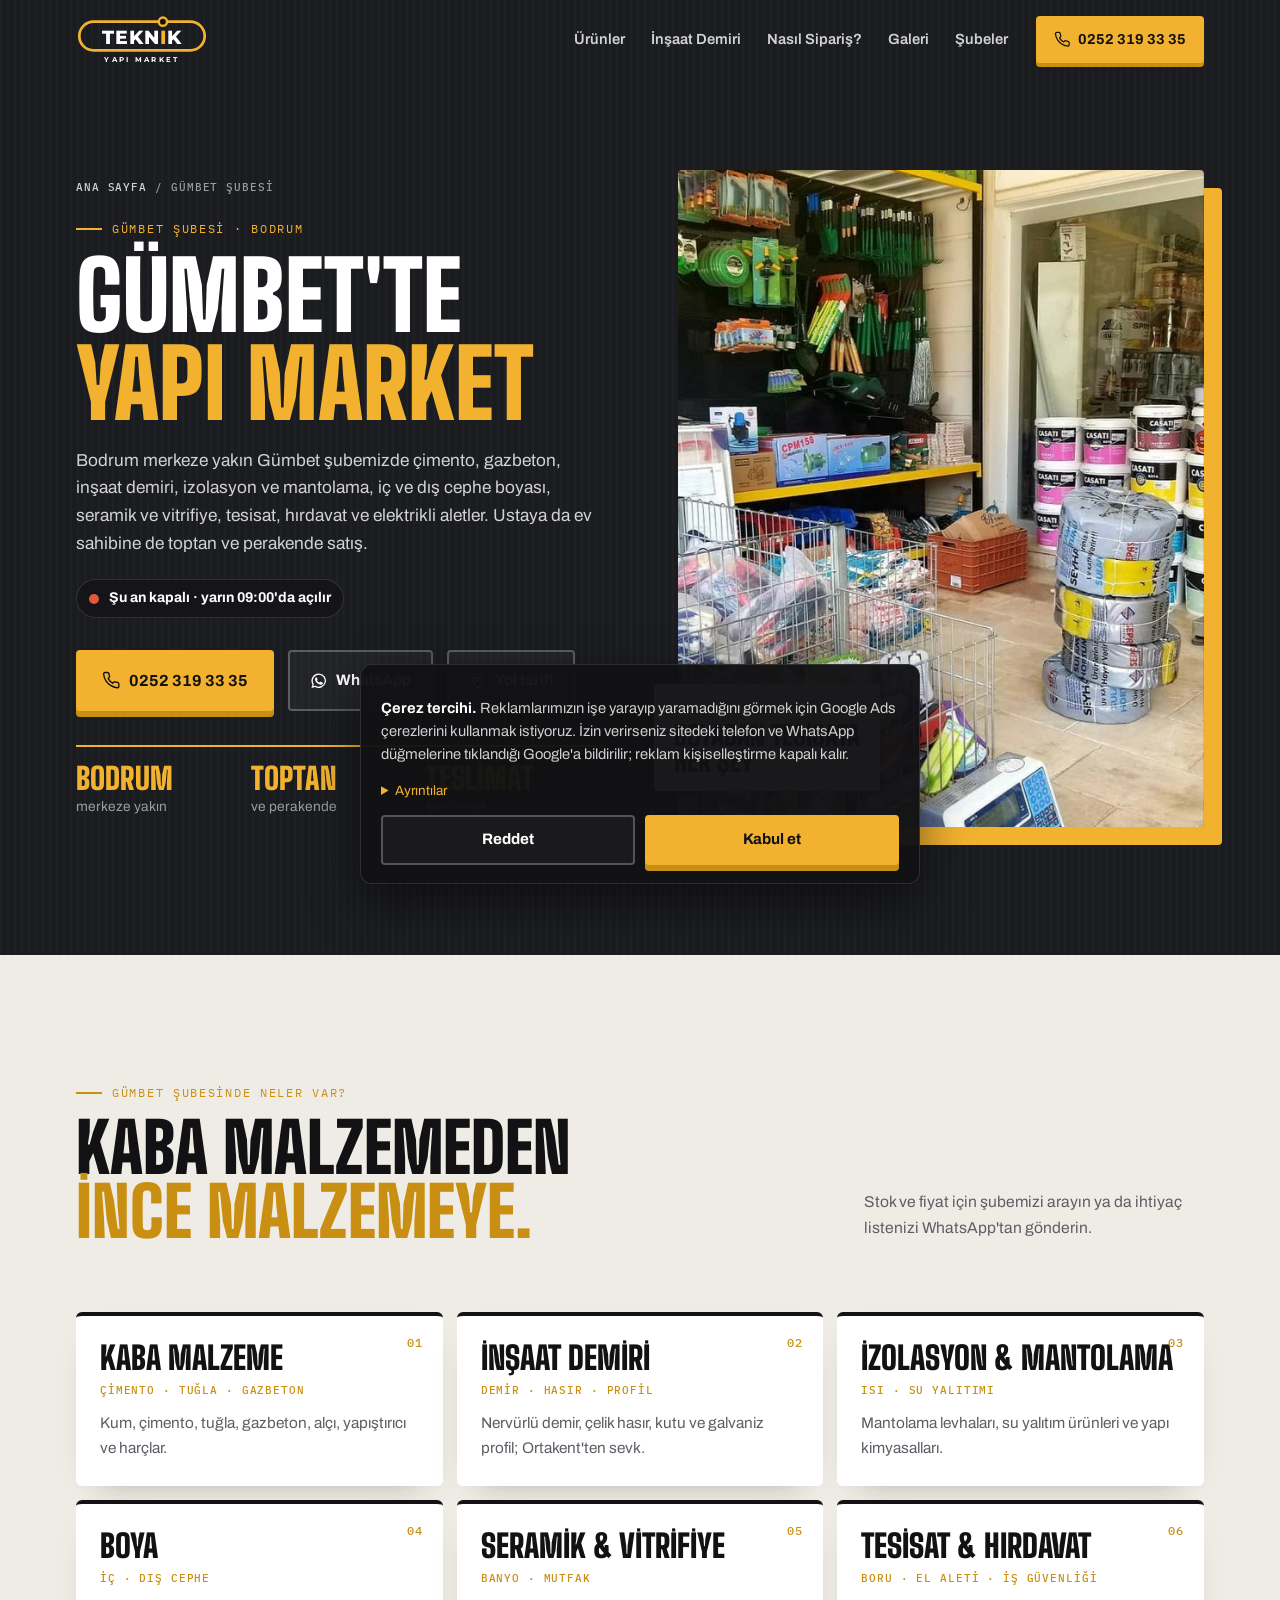
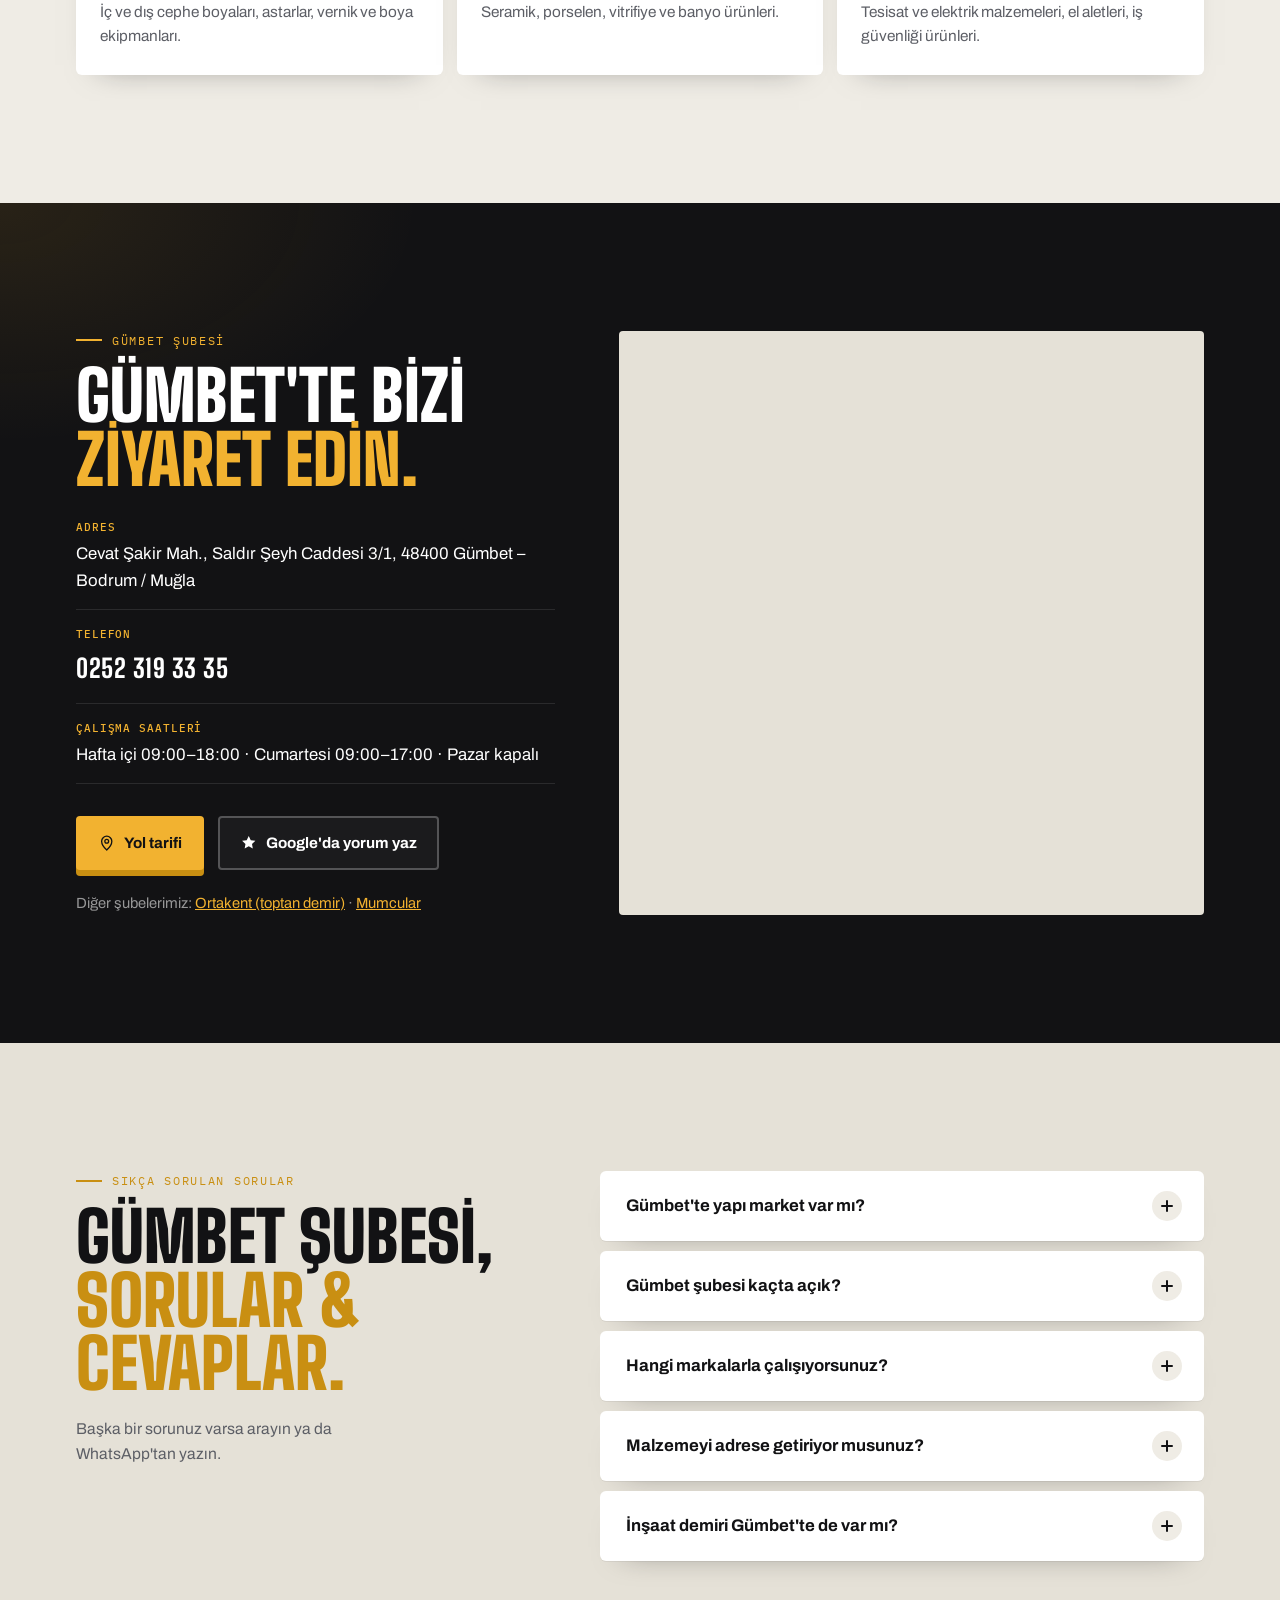
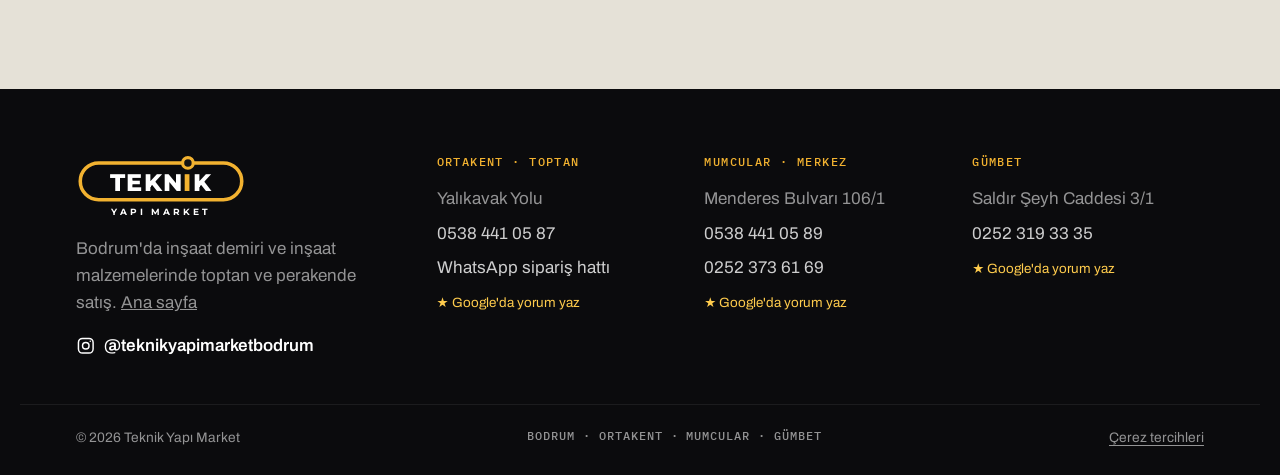
==== commit 02070390: "Google Ads dönüşüm ölçümü + KVKK çerez onayı - Telefon (tel:) ve WhatsApp (wa.me) tıklamaları ile te" ====
--- a/gumbet/index.html
+++ b/gumbet/index.html
@@ -5,7 +5,7 @@
 <meta name="viewport" content="width=device-width, initial-scale=1, viewport-fit=cover" />
 <title>Gümbet Yapı Market | Bodrum İnşaat Malzemeleri · Teknik Yapı Market</title>
 <meta name="description" content="Bodrum Gümbet'te yapı market: çimento, gazbeton, inşaat demiri, izolasyon, iç ve dış cephe boyası, seramik, tesisat, hırdavat ve elektrikli aletler. Teknik Yapı Market Gümbet şubesi, Saldır Şeyh Caddesi 3/1." />
-<link rel="canonical" href="https://dagdelenbatu14-pixel.github.io/teknik-yapi-market/gumbet/" />
+<link rel="canonical" href="https://teknikyapimarket.com/gumbet/" />
 <meta name="robots" content="index, follow, max-image-preview:large" />
 <meta name="theme-color" content="#121214" />
 <meta name="geo.region" content="TR-48" />
@@ -14,10 +14,10 @@
 <meta name="ICBM" content="37.0406455, 27.4082924" />
 <meta property="og:type" content="website" />
 <meta property="og:site_name" content="Teknik Yapı Market" />
-<meta property="og:url" content="https://dagdelenbatu14-pixel.github.io/teknik-yapi-market/gumbet/" />
+<meta property="og:url" content="https://teknikyapimarket.com/gumbet/" />
 <meta property="og:title" content="Gümbet Yapı Market | Bodrum İnşaat Malzemeleri · Teknik Yapı Market" />
 <meta property="og:description" content="Bodrum Gümbet'te yapı market: çimento, gazbeton, inşaat demiri, izolasyon, iç ve dış cephe boyası, seramik, tesisat, hırdavat ve elektrikli aletler. Teknik Yapı Market Gümbet şubesi, Saldır Şeyh Caddesi 3/1." />
-<meta property="og:image" content="https://dagdelenbatu14-pixel.github.io/teknik-yapi-market/assets/img/magaza-bahce.jpg" />
+<meta property="og:image" content="https://teknikyapimarket.com/assets/img/magaza-bahce.jpg" />
 <meta property="og:locale" content="tr_TR" />
 <meta name="twitter:card" content="summary_large_image" />
 <link rel="icon" href="../assets/favicon.svg" type="image/svg+xml" />
@@ -31,35 +31,35 @@
  "@graph": [
   {
    "@type": "WebPage",
-   "@id": "https://dagdelenbatu14-pixel.github.io/teknik-yapi-market/gumbet/#webpage",
-   "url": "https://dagdelenbatu14-pixel.github.io/teknik-yapi-market/gumbet/",
+   "@id": "https://teknikyapimarket.com/gumbet/#webpage",
+   "url": "https://teknikyapimarket.com/gumbet/",
    "name": "Gümbet Yapı Market | Bodrum İnşaat Malzemeleri · Teknik Yapı Market",
    "inLanguage": "tr-TR",
    "isPartOf": {
-    "@id": "https://dagdelenbatu14-pixel.github.io/teknik-yapi-market/#website"
+    "@id": "https://teknikyapimarket.com/#website"
    },
    "about": {
-    "@id": "https://dagdelenbatu14-pixel.github.io/teknik-yapi-market/#gumbet"
+    "@id": "https://teknikyapimarket.com/#gumbet"
    },
    "breadcrumb": {
-    "@id": "https://dagdelenbatu14-pixel.github.io/teknik-yapi-market/gumbet/#breadcrumb"
+    "@id": "https://teknikyapimarket.com/gumbet/#breadcrumb"
    }
   },
   {
    "@type": "BreadcrumbList",
-   "@id": "https://dagdelenbatu14-pixel.github.io/teknik-yapi-market/gumbet/#breadcrumb",
+   "@id": "https://teknikyapimarket.com/gumbet/#breadcrumb",
    "itemListElement": [
     {
      "@type": "ListItem",
      "position": 1,
      "name": "Ana sayfa",
-     "item": "https://dagdelenbatu14-pixel.github.io/teknik-yapi-market/"
+     "item": "https://teknikyapimarket.com/"
     },
     {
      "@type": "ListItem",
      "position": 2,
      "name": "Gümbet şubesi",
-     "item": "https://dagdelenbatu14-pixel.github.io/teknik-yapi-market/gumbet/"
+     "item": "https://teknikyapimarket.com/gumbet/"
     }
    ]
   },
@@ -68,15 +68,15 @@
     "HardwareStore",
     "HomeAndConstructionBusiness"
    ],
-   "@id": "https://dagdelenbatu14-pixel.github.io/teknik-yapi-market/#gumbet",
+   "@id": "https://teknikyapimarket.com/#gumbet",
    "name": "Teknik Yapı Market Gümbet",
    "description": "Bodrum merkeze yakın Gümbet şubemizde çimento, gazbeton, inşaat demiri, izolasyon ve mantolama, iç ve dış cephe boyası, seramik ve vitrifiye, tesisat, hırdavat ve elektrikli aletler. Ustaya da ev sahibine de toptan ve perakende satış.",
-   "url": "https://dagdelenbatu14-pixel.github.io/teknik-yapi-market/gumbet/",
+   "url": "https://teknikyapimarket.com/gumbet/",
    "image": [
-    "https://dagdelenbatu14-pixel.github.io/teknik-yapi-market/assets/img/magaza-bahce.jpg",
-    "https://dagdelenbatu14-pixel.github.io/teknik-yapi-market/assets/img/hero.jpg"
+    "https://teknikyapimarket.com/assets/img/magaza-bahce.jpg",
+    "https://teknikyapimarket.com/assets/img/hero.jpg"
    ],
-   "logo": "https://dagdelenbatu14-pixel.github.io/teknik-yapi-market/assets/logo-1080.png",
+   "logo": "https://teknikyapimarket.com/assets/logo-1080.png",
    "telephone": "+902523193335",
    "priceRange": "₺₺",
    "address": {
@@ -120,7 +120,7 @@
     }
    ],
    "parentOrganization": {
-    "@id": "https://dagdelenbatu14-pixel.github.io/teknik-yapi-market/#organization"
+    "@id": "https://teknikyapimarket.com/#organization"
    },
    "sameAs": [
     "https://www.instagram.com/teknikyapimarketbodrum/",
@@ -130,7 +130,7 @@
   },
   {
    "@type": "FAQPage",
-   "@id": "https://dagdelenbatu14-pixel.github.io/teknik-yapi-market/gumbet/#sss",
+   "@id": "https://teknikyapimarket.com/gumbet/#sss",
    "mainEntity": [
     {
      "@type": "Question",
@@ -391,6 +391,7 @@
   <div class="wrap foot__legal">
     <span>© <span id="yr"></span> Teknik Yapı Market</span>
     <span class="mono">Bodrum · Ortakent · Mumcular · Gümbet</span>
+    <button type="button" class="foot__cookie" data-cookie-prefs>Çerez tercihleri</button>
   </div>
 </footer>
 
--- a/styles.css
+++ b/styles.css
@@ -389,6 +389,21 @@
 .branch-pages a { padding: 8px 12px; border: 1px solid rgba(18,18,20,.18); border-radius: 999px; color: var(--text-dark); text-decoration: none; transition: background .2s, border-color .2s; }
 .branch-pages a:hover { background: var(--ink); border-color: var(--ink); color: var(--gold); }
 .foot__legal { display: flex; justify-content: space-between; gap: 16px; padding-top: 22px; font-size: .86rem; flex-wrap: wrap; }
+
+.foot__cookie { background: none; border: 0; padding: 0; color: inherit; text-decoration: underline; text-underline-offset: 3px; cursor: pointer; }
+.foot__cookie:hover { color: var(--gold); }
+
+/* cookie consent (opt-in, see script.js) */
+.cookie { position: fixed; left: 50%; bottom: calc(16px + env(safe-area-inset-bottom)); z-index: 70; width: min(560px, calc(100% - 32px)); transform: translateX(-50%); padding: 18px 20px; background: rgba(18,18,20,.97); color: var(--text-light); border: 1px solid rgba(255,255,255,.12); border-radius: 12px; box-shadow: 0 18px 50px rgba(0,0,0,.5); font-size: .92rem; line-height: 1.55; animation: cookieIn .5s var(--ease) both; }
+.cookie b { color: var(--white); }
+.cookie__more { margin-top: 8px; color: var(--text-dim); font-size: .84rem; }
+.cookie__more summary { cursor: pointer; color: var(--gold); width: max-content; }
+.cookie__more p { margin: 6px 0 0; }
+.cookie__btns { display: flex; gap: 10px; margin-top: 14px; }
+.cookie__btns .btn { flex: 1 1 0; padding: 11px 16px; }
+body:has(.cookie) .actionbar { visibility: hidden; }
+@keyframes cookieIn { from { opacity: 0; transform: translate(-50%, 16px); } }
+@media (prefers-reduced-motion: reduce) { .cookie { animation: none; } }
 
 /* mobile action bar */
 .actionbar { position: fixed; left: 10px; right: 10px; bottom: calc(10px + env(safe-area-inset-bottom)); z-index: 45; display: none; grid-template-columns: 1fr 1.3fr 1fr; gap: 8px; padding: 8px; background: rgba(18,18,20,.92); border: 1px solid rgba(255,255,255,.1); border-radius: 14px; -webkit-backdrop-filter: blur(12px); backdrop-filter: blur(12px); box-shadow: 0 16px 40px rgba(0,0,0,.45); transform: translateY(140%); transition: transform .5s var(--ease); }
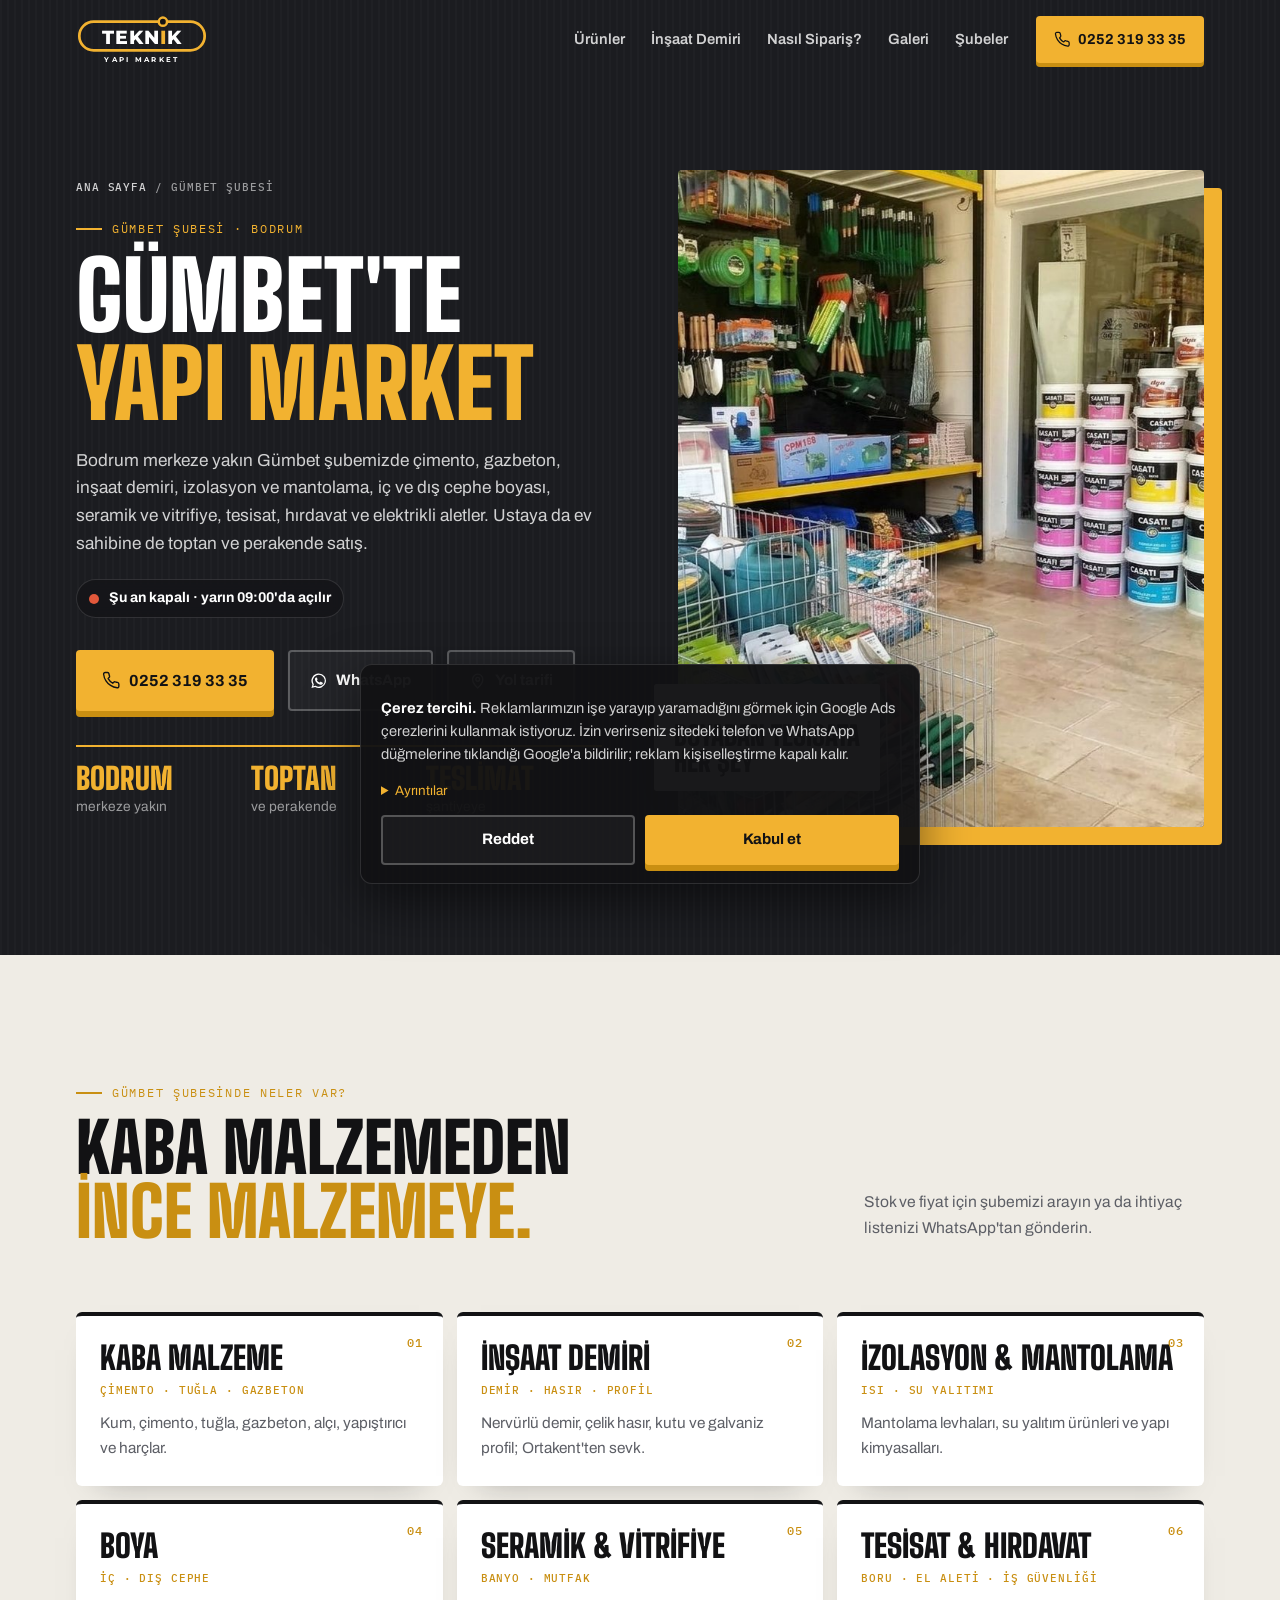
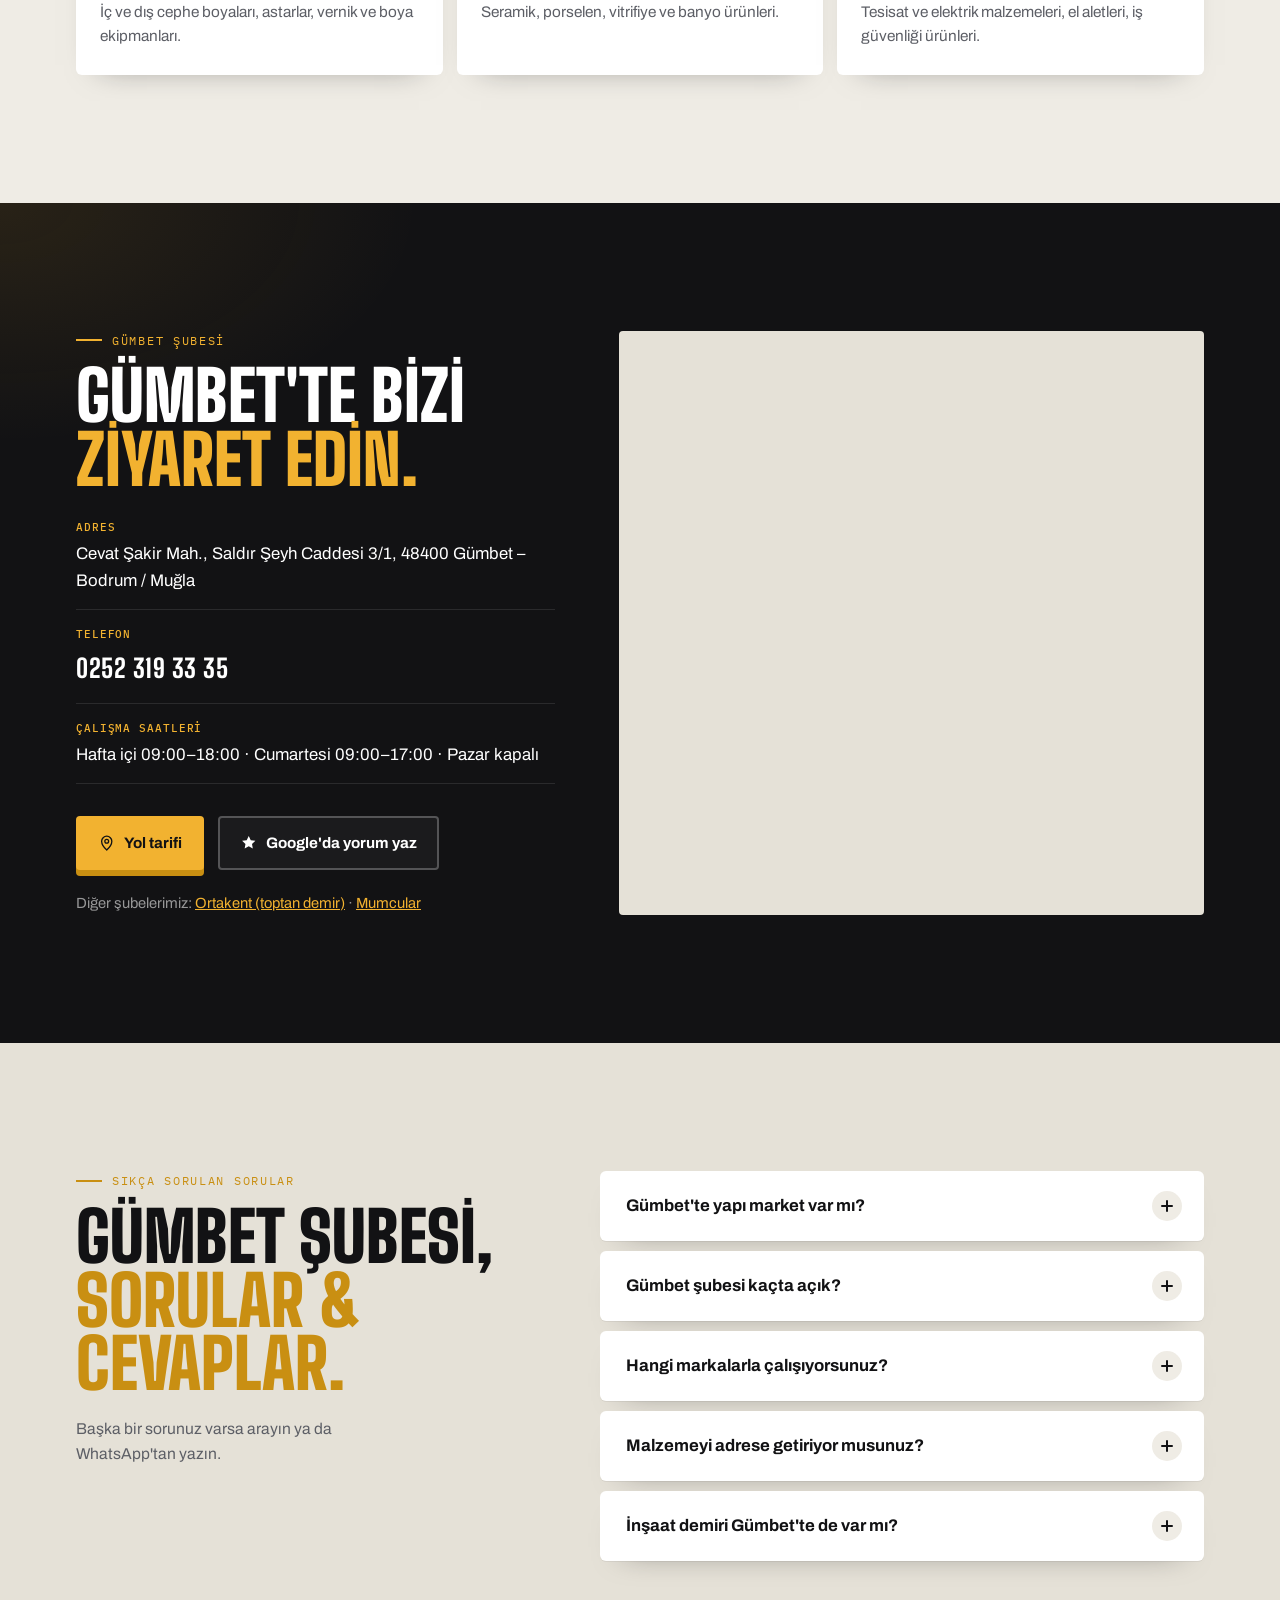
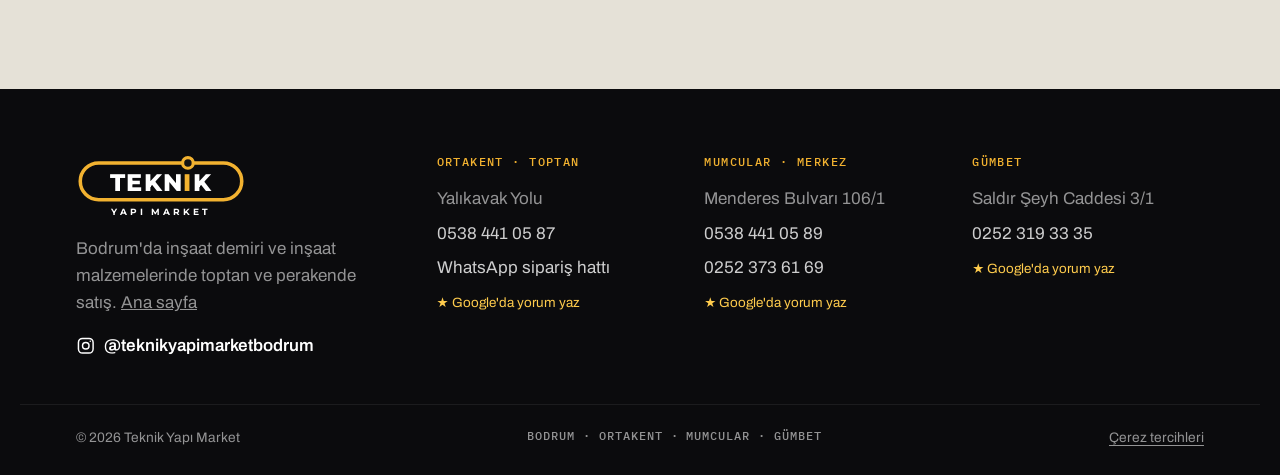
==== commit 6da3086a: "Site görselleri yenilendi Ana sayfa, ürün kartı, sevkiyat bandı, galeri ve Mumcular sayfası görselle" ====
--- a/gumbet/index.html
+++ b/gumbet/index.html
@@ -242,7 +242,7 @@
     </div>
 
     <figure class="steel__photo">
-      <div class="steel__frame"><img src="../assets/img/magaza-bahce.jpg" alt="Teknik Yapı Market mağazasında boya ve bahçe reyonu" width="900" height="900" data-parallax /></div>
+      <div class="steel__frame"><img src="../assets/img/magaza-bahce.jpg" alt="Teknik Yapı Market mağazasında boya ve bahçe reyonu" width="1024" height="1024" data-parallax /></div>
       <figcaption class="steel__tag">
         <span class="mono">Gümbet · Bodrum merkez</span>
         <strong>Boyadan tesisata<br />her şey</strong>
--- a/styles.css
+++ b/styles.css
@@ -258,6 +258,7 @@
 .logo-tile--fawori img, .logo-tile--betek img { max-height: 44px; }
 .logo-tile--dalmacyali img, .logo-tile--bocchi img, .logo-tile--bien img, .logo-tile--dizayn img { max-height: 38px; }
 .logo-tile--bosch img { max-height: 26px; }
+.logo-tile--abs img { max-height: 52px; }
 
 
 .hazard { height: 14px; background: repeating-linear-gradient(-45deg, var(--gold) 0 18px, var(--ink) 18px 36px); background-size: 51px 100%; animation: hazard 2.5s linear infinite; }
@@ -564,6 +565,7 @@
   .logo-tile--filli img, .logo-tile--fawori img, .logo-tile--betek img { max-height: 36px; }
   .logo-tile--dalmacyali img, .logo-tile--bocchi img, .logo-tile--bien img, .logo-tile--dizayn img { max-height: 30px; }
   .logo-tile--bosch img { max-height: 20px; }
+  .logo-tile--abs img { max-height: 40px; }
   .logo-tile__cap { font-size: .52rem; letter-spacing: .1em; }
   .hero__kicker { gap: 10px; }
   .hero__kicker .mono { font-size: .62rem; letter-spacing: .08em; white-space: normal; }
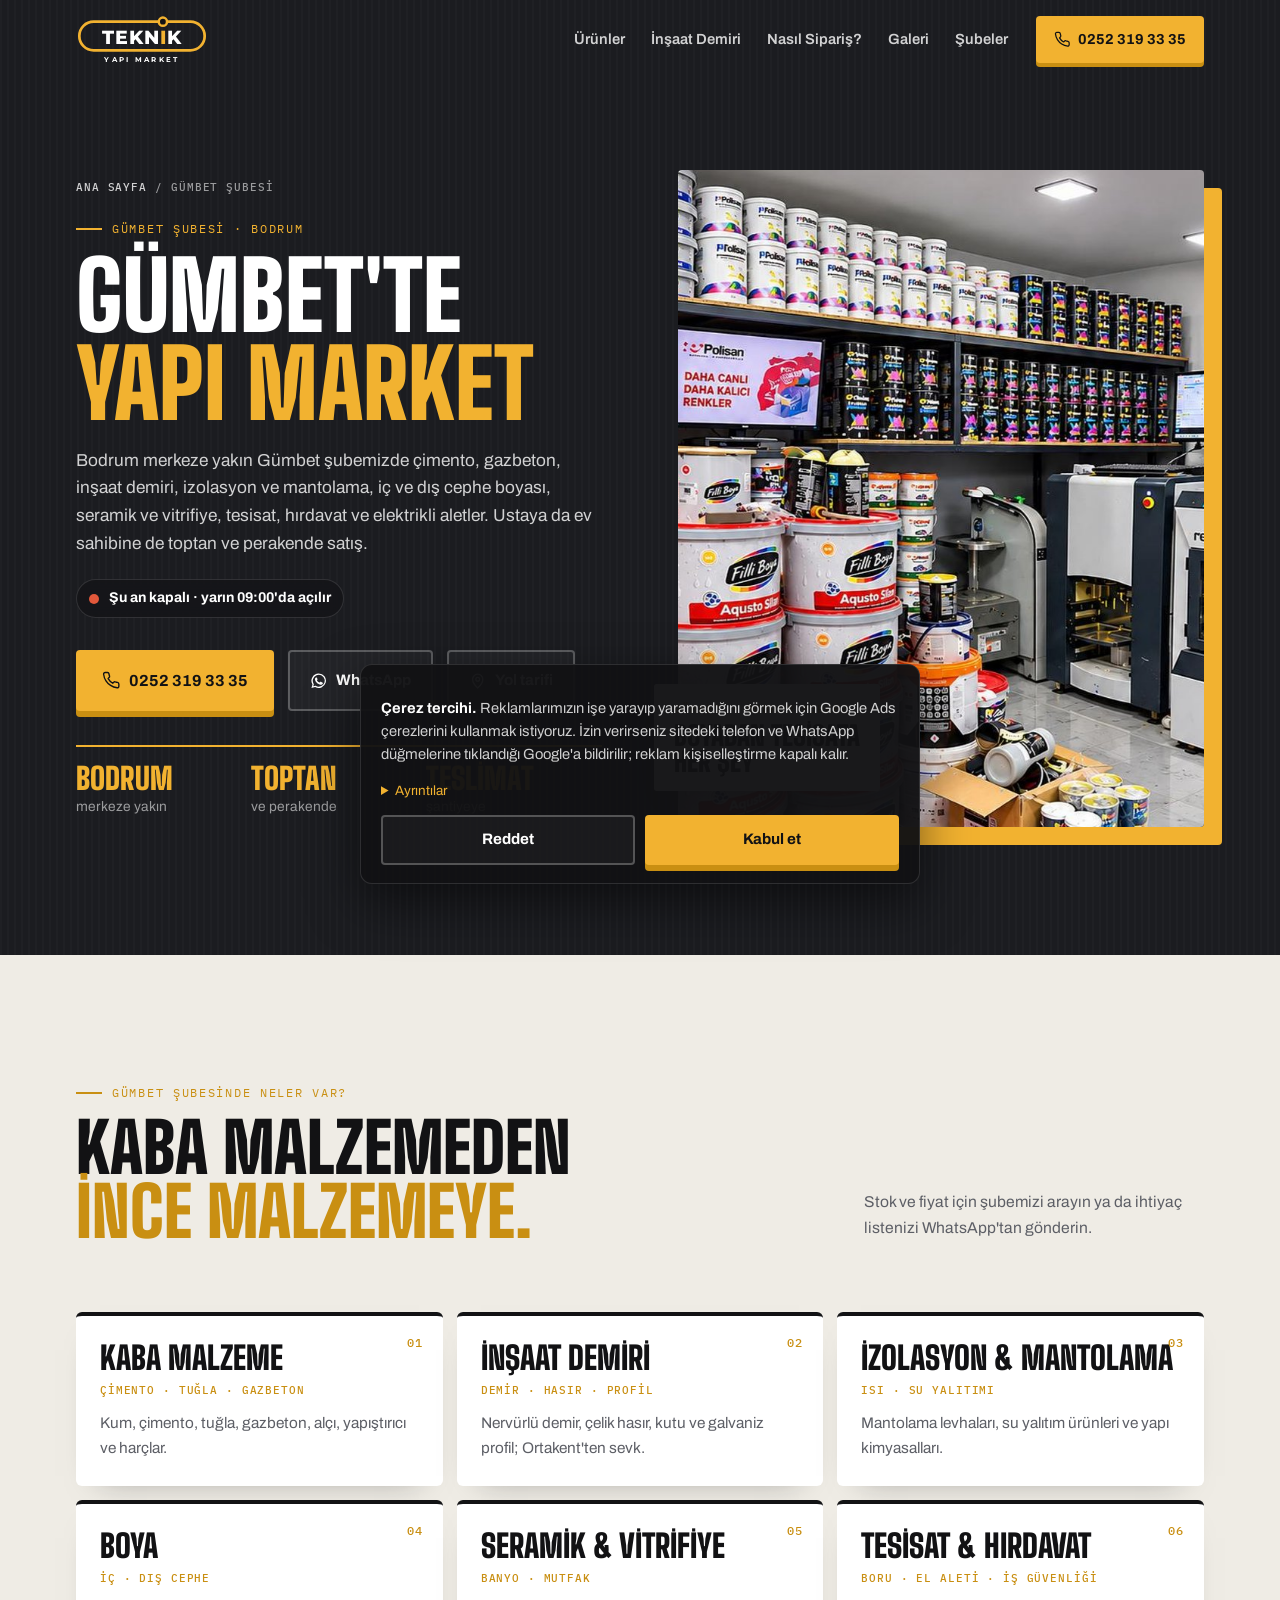
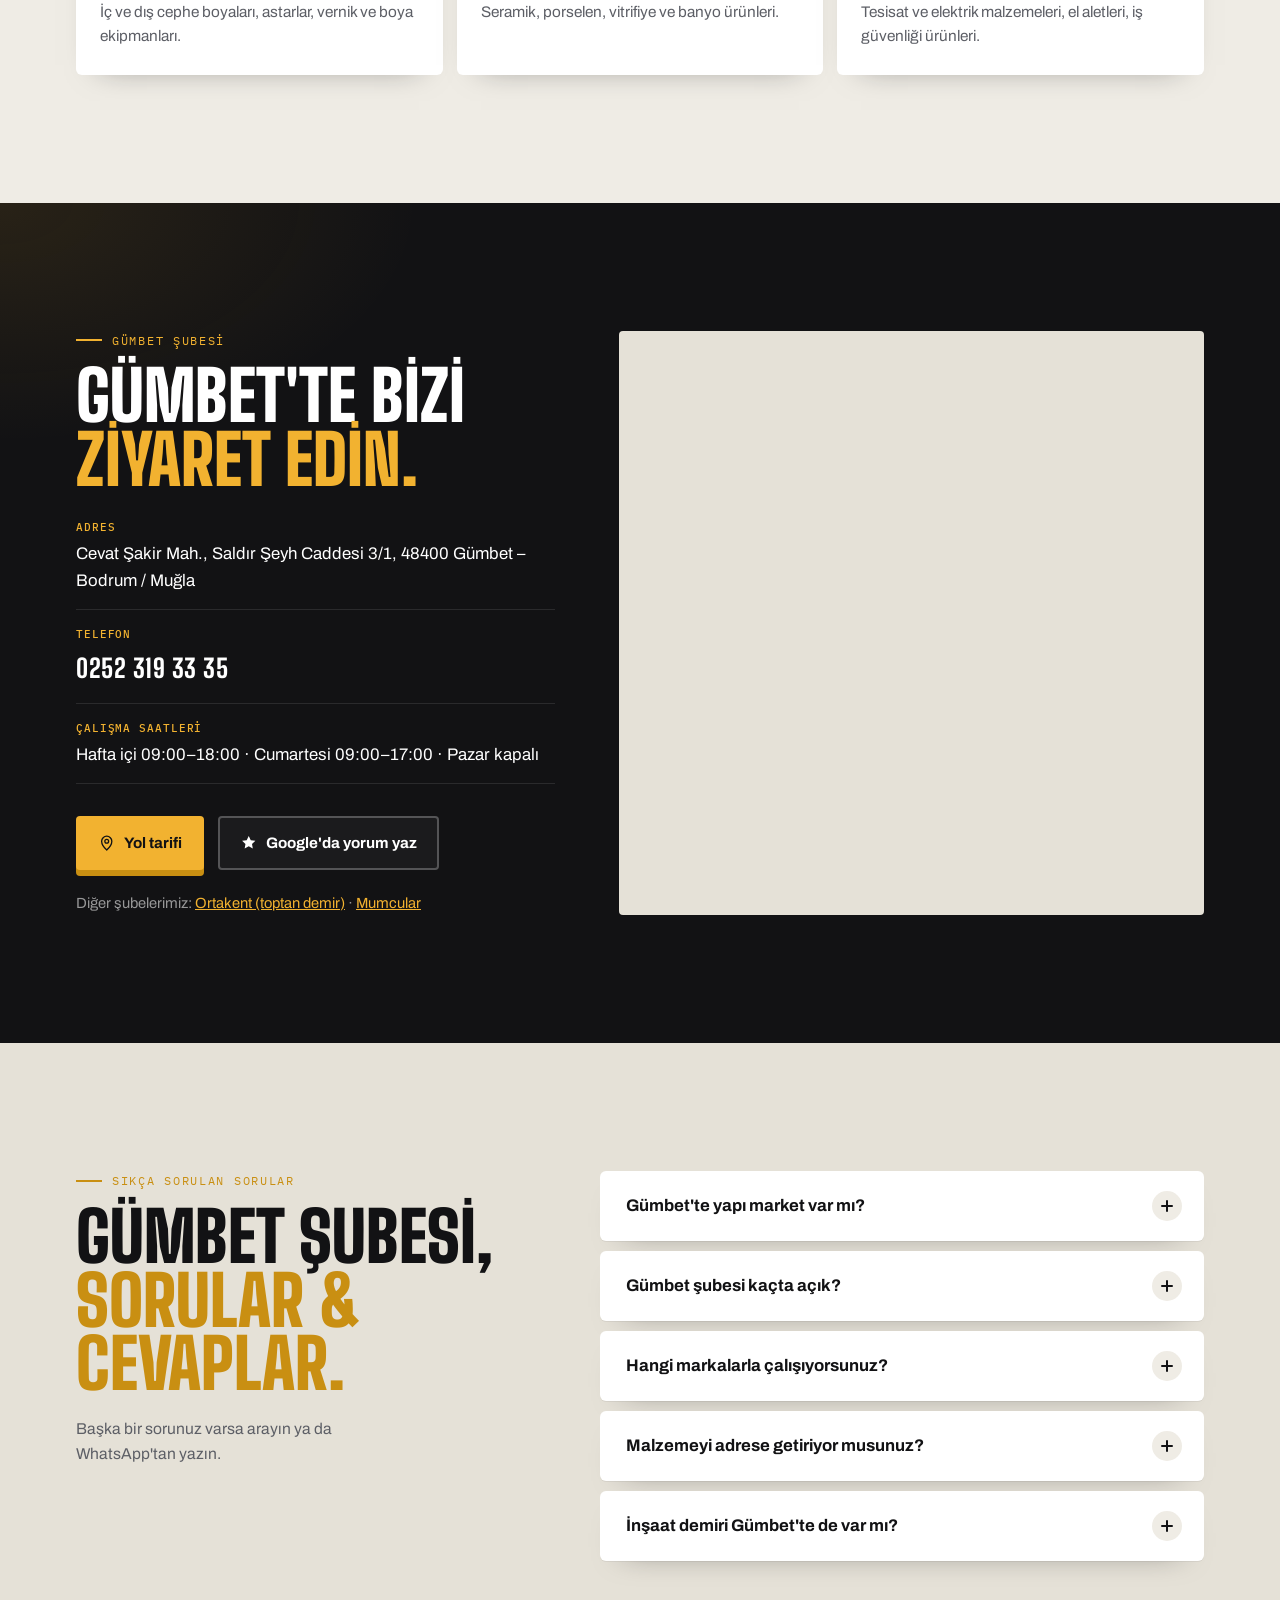
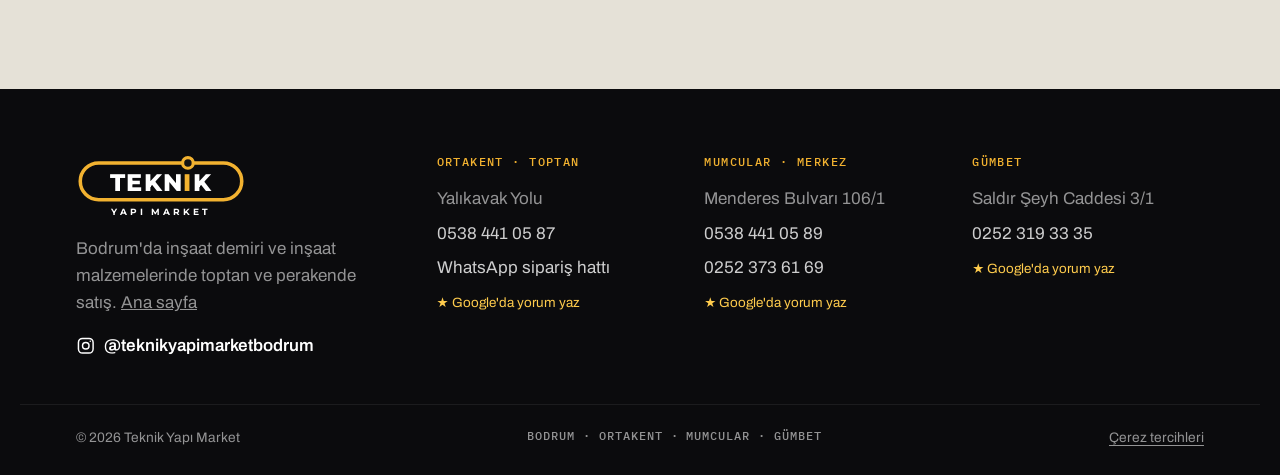
==== commit c1b91c8a: "Gümbet ve galeri boya görseli yenilendi Co-Authored-By: Claude Opus 5 <noreply@anthropic.com>" ====
--- a/gumbet/index.html
+++ b/gumbet/index.html
@@ -242,7 +242,7 @@
     </div>
 
     <figure class="steel__photo">
-      <div class="steel__frame"><img src="../assets/img/magaza-bahce.jpg" alt="Teknik Yapı Market mağazasında boya ve bahçe reyonu" width="1024" height="1024" data-parallax /></div>
+      <div class="steel__frame"><img src="../assets/img/magaza-bahce.jpg" alt="Teknik Yapı Market Gümbet boya reyonu ve renk karıştırma makinesi" width="1024" height="1024" data-parallax /></div>
       <figcaption class="steel__tag">
         <span class="mono">Gümbet · Bodrum merkez</span>
         <strong>Boyadan tesisata<br />her şey</strong>
